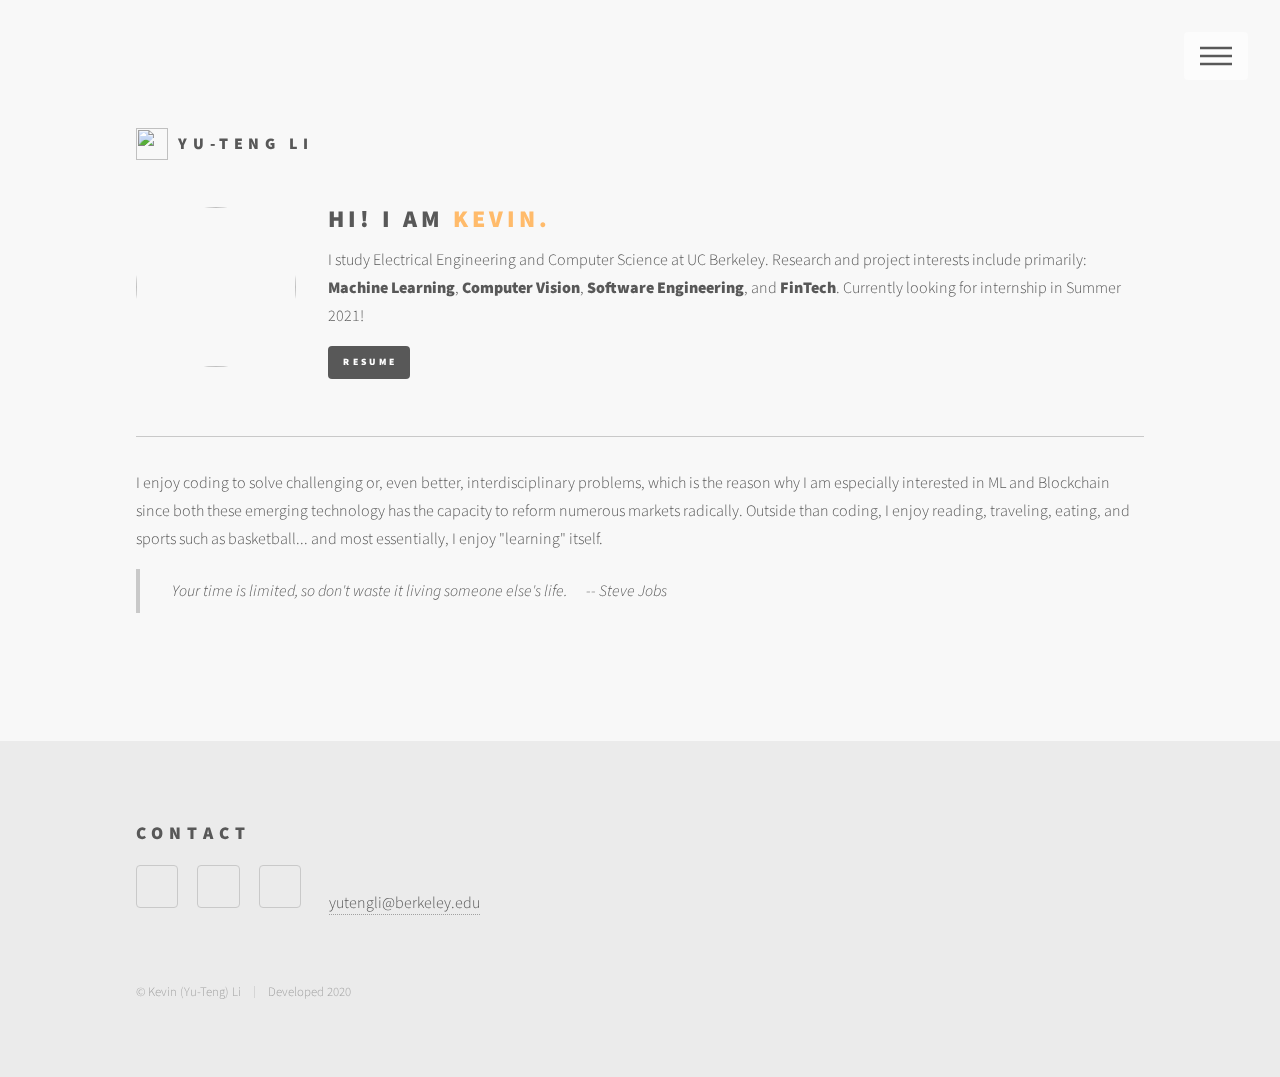
==== index.html @ 357214da "Made some essential changes to links" ====
<!DOCTYPE HTML>
<html>
	<head>
		<title>LI, YU-TENG</title>
		<meta charset="utf-8" />
		<meta name="viewport" content="width=device-width, initial-scale=1, user-scalable=no" />
		<link rel="stylesheet" href="./assets/css/main.css" />
		<link rel="stylesheet" href="./assets/css/new.css"/>
		<noscript><link rel="stylesheet" href="assets/css/noscript.css" /></noscript>
	</head>
	<body class="is-preload">
		<!-- Wrapper -->
			<div id="wrapper">
				<canvas class="particle-bg"></canvas>
				<!-- Header -->
					<header id="header">
						<div class="inner">
							<!-- Logo -->
								<a href="index.html" class="logo">
									<span class="symbol"><img src="images/logo.svg" alt="" /></span><span class="title">YU-TENG LI</span>
								</a>
							<!-- Nav -->
								<nav>
									<ul>
										<li><a href="#menu">Menu</a></li>
									</ul>
								</nav>
						</div>
					</header>

				<!-- Menu -->
					<nav id="menu">
						<!-- <h2>NAV</h2> -->
						<ul>
							<li><a href="index.html" target="_blank"><b>H O M E</b></a></li>
							<li><a href="subpages/experience.html" target="_blank">Experience</a></li>
							<li><a href="subpages/projects.html" target="_blank">Projects</a></li>
							<li><a href="subpages/academics.html" target="_blank">Academics</a></li>
						</ul>
					</nav>

				<!-- Main -->
					<div id="main">
						<div class="inner">
							<header>
								<div class="profile-section">
									<div class="profile-img"><img src="images/profile-crop.png"></div>
									<div>
										<h2 class="my-name">Hi! I am <span class="theme-orange name-change">Kevin</span></h2>
										<p>
											I study Electrical Engineering and Computer Science at UC Berkeley. Research and project interests include primarily: <br>
											<b>Machine Learning</b>, <b>Computer Vision</b>, <b>Software Engineering</b>, and <b>FinTech</b>. Currently looking for internship in Summer 2021!
											<ul class="actions">
												<li><a href="https://drive.google.com/file/d/1GWFi-BxzmZwBCJvanXoF6SyFnUfp8eY5/view?usp=sharing"
													 class="button small primary">Resume</a></li>
											</ul>
										</p>
									</div>
								</div>
							</header>
							<section>
								<div class="inner">
									<hr>
									<p>I enjoy coding to solve challenging or, even better, interdisciplinary problems, which is the reason why I am 
										especially interested in ML and Blockchain since both these emerging technology has the capacity to reform numerous
										markets radically. Outside than coding, I enjoy reading, traveling, eating, and sports such as basketball...
										and most essentially, I enjoy "learning" itself.</p>
									<blockquote> Your time is limited, so don't waste it living someone else's life.&emsp; -- <i>Steve Jobs</i></blockquote>
								</div>
							</section>
							<section class="tiles">
								<article class="style1">
									<span class="image">
										<img src="images/pic01.jpg" alt="" />
									</span>
									<a href="./subpages/experience.html">
										<h2>Experience</h2>
										<div class="content">
											<p>Work Experience and Community</p>
										</div>
									</a>
								</article>
								<article class="style2">
									<span class="image">
										<img src="images/pic02.jpg" alt="" />
									</span>
									<a href="subpages/projects.html">
										<h2>Projects</h2>
										<div class="content">
											<p>Projects with self-directed learnings</p>
										</div>
									</a>
								</article>
								<article class="style4">
									<span class="image">
										<img src="images/pic04.jpg" alt="" />
									</span>
									<a href="./subpages/academics.html">
										<h2>Academics</h2>
										<div class="content">
											<p>Coursework and Recognitions at School</p>
										</div>
									</a>
								</article>
								</article>
							</section>
						</div>
					</div>
				<!-- Footer -->
					<footer id="footer">
						<div class="inner">
							<section>
								<h2>Contact</h2>
								<ul class="icons">
									<li><a href="http://www.linkedin.com/in/yutengli/" class="icon brands style2 fa-linkedin"><span class="label">Dribbble</span></a></li>
									<li><a href="http://www.github.com/Curiouskid0423" class="icon brands style2 fa-github"><span class="label">GitHub</span></a></li>
									<li><a href="https://medium.com/@yutengli" class="icon brands style2 fa-medium-m"><span class="label">GitHub</span></a></li>
									<li><i class="fas fa-envelope"></i>&nbsp;&nbsp; <a>yutengli@berkeley.edu</a></li>
								</ul>
							</section>
							<ul class="copyright">
								<li>&copy; Kevin (Yu-Teng) Li</li><li>Developed 2020</li>
							</ul>
						</div>
					</footer>
			</div>

		<!-- Scripts -->
			<script src="./assets/js/jquery.min.js"></script>
			<script src="./assets/js/browser.min.js"></script>
			<script src="./assets/js/breakpoints.min.js"></script>
			<script src="./assets/js/particles.min.js"></script>	  
			<script src="./assets/js/util.js"></script>
	    	<script src="./assets/js/main.js"></script>
			<script src="./assets/js/typewriter.js"></script>
	</body>
</html>
---- assets/css/main.css ----
@import url(fontawesome-all.min.css);
@import url("https://fonts.googleapis.com/css?family=Source+Sans+Pro:300,700,900");
@import url("./new.css");


html, body, div, span, applet, object,
iframe, h1, h2, h3, h4, h5, h6, p, blockquote,
pre, a, abbr, acronym, address, big, cite,
code, del, dfn, em, img, ins, kbd, q, s, samp,
small, strike, strong, sub, sup, tt, var, b,
u, i, center, dl, dt, dd, ol, ul, li, fieldset,
form, label, legend, table, caption, tbody,
tfoot, thead, tr, th, td, article, aside,
canvas, details, embed, figure, figcaption,
footer, header, hgroup, menu, nav, output, ruby,
section, summary, time, mark, audio, video {
	margin: 0;
	padding: 0;
	border: 0;
	font-size: 100%;
	font: inherit;
	vertical-align: baseline;}

article, aside, details, figcaption, figure,
footer, header, hgroup, menu, nav, section {
	display: block;}

body {
	line-height: 1;
}

.profile-img {
	display: flex;
	align-self: center;
}

.profile-img > img {
	width: 10rem;
	height: 10rem;
	border-radius: 50%;
	margin: 0 2rem 2rem 0;
}

.my-name {
	letter-spacing: 4px;
	text-transform: uppercase;
	font-size: 1.5rem;
}

ol, ul {
	list-style: none;
}

blockquote, q {
	quotes: none;
}

	blockquote:before, blockquote:after, q:before, q:after {
		content: '';
		content: none;
	}

table {
	border-collapse: collapse;
	border-spacing: 0;
}

body {
	-webkit-text-size-adjust: none;
}

mark {
	background-color: transparent;
	color: inherit;
}

input::-moz-focus-inner {
	border: 0;
	padding: 0;
}

input, select, textarea {
	-moz-appearance: none;
	-webkit-appearance: none;
	-ms-appearance: none;
	appearance: none;
}

/* Basic */

	@-ms-viewport {
		width: device-width;
	}

	body {
		-ms-overflow-style: scrollbar;
	}

	@media screen and (max-width: 480px) {

		html, body {
			min-width: 320px;
		}

	}

	html {
		box-sizing: border-box;
	}

	*, *:before, *:after {
		box-sizing: inherit;
	}

	body {
		background: #f8f8f8;
	}

		body.is-preload *, body.is-preload *:before, body.is-preload *:after {
			-moz-animation: none !important;
			-webkit-animation: none !important;
			-ms-animation: none !important;
			animation: none !important;
			-moz-transition: none !important;
			-webkit-transition: none !important;
			-ms-transition: none !important;
			transition: none !important;
		}

/* Type */

	body, input, select, textarea {
		color: #585858;
		font-family: "Source Sans Pro", Helvetica, sans-serif;
		font-size: 16pt;
		font-weight: 300;
		line-height: 1.75;
	}

		@media screen and (max-width: 1680px) {

			body, input, select, textarea {
				font-size: 14pt;
			}

		}

		@media screen and (max-width: 1280px) {

			body, input, select, textarea {
				font-size: 12pt;
			}

		}

	a {
		-moz-transition: border-bottom-color 0.2s ease, color 0.2s ease;
		-webkit-transition: border-bottom-color 0.2s ease, color 0.2s ease;
		-ms-transition: border-bottom-color 0.2s ease, color 0.2s ease;
		transition: border-bottom-color 0.2s ease, color 0.2s ease;
		text-decoration: none;
		color: #585858;
		border-bottom: dotted 1px rgba(88, 88, 88, 0.5);
	}

		a:hover {
			border-bottom-color: transparent;
			color: #ffbb6b !important;
		}

	strong, b {
		font-weight: 900;
	}

	em, i {
		font-style: italic;
	}

	p {
		margin: 0 0 1em 0;
	}

	h1 {
		font-size: 2.75em;
		font-weight: 700;
		line-height: 1.3;
		margin: 0 0 1em 0;
		letter-spacing: -0.035em;
	}

		h1 a {
			color: inherit;
		}

		@media screen and (max-width: 736px) {

			h1 {
				font-size: 2em;
				margin: 0 0 1em 0;
			}

		}

		@media screen and (max-width: 360px) {

			h1 {
				font-size: 1.75em;
			}

		}

	h2, h3, h4, h5, h6 {
		font-weight: 900;
		line-height: 1.5;
		margin: 0 0 1em 0;
		text-transform: uppercase;
		letter-spacing: 0.35em;
	}

		h2 a, h3 a, h4 a, h5 a, h6 a {
			color: inherit;
		}

	h2 {
		font-size: 1.1em;
	}

	h3 {
		font-size: 1em;
	}

	h4 {
		font-size: 0.8em;
	}

	h5 {
		font-size: 0.8em;
	}

	h6 {
		font-size: 0.8em;
	}

	@media screen and (max-width: 980px) {

		h1 br, h2 br, h3 br, h4 br, h5 br, h6 br {
			display: none;
		}

	}

	@media screen and (max-width: 736px) {

		h2 {
			font-size: 1em;
		}

		h3 {
			font-size: 0.8em;
		}

	}

	sub {
		font-size: 0.8em;
		position: relative;
		top: 0.5em;
	}

	sup {
		font-size: 0.8em;
		position: relative;
		top: -0.5em;
	}

	blockquote {
		border-left: solid 4px #c9c9c9;
		font-style: italic;
		margin: 0 0 2em 0;
		padding: 0.5em 0 0.5em 2em;
	}

	code {
		background: rgba(144, 144, 144, 0.075);
		border-radius: 4px;
		border: solid 1px #c9c9c9;
		font-family: "Courier New", monospace;
		font-size: 0.9em;
		margin: 0 0.25em;
		padding: 0.25em 0.65em;
	}

	pre {
		-webkit-overflow-scrolling: touch;
		font-family: "Courier New", monospace;
		font-size: 0.9em;
		margin: 0 0 2em 0;
	}

		pre code {
			display: block;
			line-height: 1.75;
			padding: 1em 1.5em;
			overflow-x: auto;
		}

	hr {
		border: 0;
		border-bottom: solid 1px #c9c9c9;
		margin: 2em 0;
	}

		hr.major {
			margin: 3em 0;
		}

	.align-left {
		text-align: left;
	}

	.align-center {
		text-align: center;
	}

	.align-right {
		text-align: right;
	}

/* Row */

	.row {
		display: flex;
		flex-wrap: wrap;
		box-sizing: border-box;
		align-items: stretch;
	}

		.row > * {
			box-sizing: border-box;
		}

		.row.gtr-uniform > * > :last-child {
			margin-bottom: 0;
		}

		.row.aln-left {
			justify-content: flex-start;
		}

		.row.aln-center {
			justify-content: center;
		}

		.row.aln-right {
			justify-content: flex-end;
		}

		.row.aln-top {
			align-items: flex-start;
		}

		.row.aln-middle {
			align-items: center;
		}

		.row.aln-bottom {
			align-items: flex-end;
		}

		.row > .imp {
			order: -1;
		}

		.row > .col-1 {
			width: 8.33333%;
		}

		.row > .off-1 {
			margin-left: 8.33333%;
		}

		.row > .col-2 {
			width: 16.66667%;
		}

		.row > .off-2 {
			margin-left: 16.66667%;
		}

		.row > .col-3 {
			width: 25%;
		}

		.row > .off-3 {
			margin-left: 25%;
		}

		.row > .col-4 {
			width: 33.33333%;
		}

		.row > .off-4 {
			margin-left: 33.33333%;
		}

		.row > .col-5 {
			width: 41.66667%;
		}

		.row > .off-5 {
			margin-left: 41.66667%;
		}

		.row > .col-6 {
			width: 50%;
		}

		.row > .off-6 {
			margin-left: 50%;
		}

		.row > .col-7 {
			width: 58.33333%;
		}

		.row > .off-7 {
			margin-left: 58.33333%;
		}

		.row > .col-8 {
			width: 66.66667%;
		}

		.row > .off-8 {
			margin-left: 66.66667%;
		}

		.row > .col-9 {
			width: 75%;
		}

		.row > .off-9 {
			margin-left: 75%;
		}

		.row > .col-10 {
			width: 83.33333%;
		}

		.row > .off-10 {
			margin-left: 83.33333%;
		}

		.row > .col-11 {
			width: 91.66667%;
		}

		.row > .off-11 {
			margin-left: 91.66667%;
		}

		.row > .col-12 {
			width: 100%;
		}

		.row > .off-12 {
			margin-left: 100%;
		}

		.row.gtr-0 {
			margin-top: 0;
			margin-left: 0em;
		}

			.row.gtr-0 > * {
				padding: 0 0 0 0em;
			}

			.row.gtr-0.gtr-uniform {
				margin-top: 0em;
			}

				.row.gtr-0.gtr-uniform > * {
					padding-top: 0em;
				}

		.row.gtr-25 {
			margin-top: 0;
			margin-left: -0.5em;
		}

			.row.gtr-25 > * {
				padding: 0 0 0 0.5em;
			}

			.row.gtr-25.gtr-uniform {
				margin-top: -0.5em;
			}

				.row.gtr-25.gtr-uniform > * {
					padding-top: 0.5em;
				}

		.row.gtr-50 {
			margin-top: 0;
			margin-left: -1em;
		}

			.row.gtr-50 > * {
				padding: 0 0 0 1em;
			}

			.row.gtr-50.gtr-uniform {
				margin-top: -1em;
			}

				.row.gtr-50.gtr-uniform > * {
					padding-top: 1em;
				}

		.row {
			margin-top: 0;
			margin-left: -2em;
		}

			.row > * {
				padding: 0 0 0 2em;
			}

			.row.gtr-uniform {
				margin-top: -2em;
			}

				.row.gtr-uniform > * {
					padding-top: 2em;
				}

		.row.gtr-150 {
			margin-top: 0;
			margin-left: -3em;
		}

			.row.gtr-150 > * {
				padding: 0 0 0 3em;
			}

			.row.gtr-150.gtr-uniform {
				margin-top: -3em;
			}

				.row.gtr-150.gtr-uniform > * {
					padding-top: 3em;
				}

		.row.gtr-200 {
			margin-top: 0;
			margin-left: -4em;
		}

			.row.gtr-200 > * {
				padding: 0 0 0 4em;
			}

			.row.gtr-200.gtr-uniform {
				margin-top: -4em;
			}

				.row.gtr-200.gtr-uniform > * {
					padding-top: 4em;
				}

		@media screen and (max-width: 1680px) {

			.row {
				display: flex;
				flex-wrap: wrap;
				box-sizing: border-box;
				align-items: stretch;
			}

				.row > * {
					box-sizing: border-box;
				}

				.row.gtr-uniform > * > :last-child {
					margin-bottom: 0;
				}

				.row.aln-left {
					justify-content: flex-start;
				}

				.row.aln-center {
					justify-content: center;
				}

				.row.aln-right {
					justify-content: flex-end;
				}

				.row.aln-top {
					align-items: flex-start;
				}

				.row.aln-middle {
					align-items: center;
				}

				.row.aln-bottom {
					align-items: flex-end;
				}

				.row > .imp-xlarge {
					order: -1;
				}

				.row > .col-1-xlarge {
					width: 8.33333%;
				}

				.row > .off-1-xlarge {
					margin-left: 8.33333%;
				}

				.row > .col-2-xlarge {
					width: 16.66667%;
				}

				.row > .off-2-xlarge {
					margin-left: 16.66667%;
				}

				.row > .col-3-xlarge {
					width: 25%;
				}

				.row > .off-3-xlarge {
					margin-left: 25%;
				}

				.row > .col-4-xlarge {
					width: 33.33333%;
				}

				.row > .off-4-xlarge {
					margin-left: 33.33333%;
				}

				.row > .col-5-xlarge {
					width: 41.66667%;
				}

				.row > .off-5-xlarge {
					margin-left: 41.66667%;
				}

				.row > .col-6-xlarge {
					width: 50%;
				}

				.row > .off-6-xlarge {
					margin-left: 50%;
				}

				.row > .col-7-xlarge {
					width: 58.33333%;
				}

				.row > .off-7-xlarge {
					margin-left: 58.33333%;
				}

				.row > .col-8-xlarge {
					width: 66.66667%;
				}

				.row > .off-8-xlarge {
					margin-left: 66.66667%;
				}

				.row > .col-9-xlarge {
					width: 75%;
				}

				.row > .off-9-xlarge {
					margin-left: 75%;
				}

				.row > .col-10-xlarge {
					width: 83.33333%;
				}

				.row > .off-10-xlarge {
					margin-left: 83.33333%;
				}

				.row > .col-11-xlarge {
					width: 91.66667%;
				}

				.row > .off-11-xlarge {
					margin-left: 91.66667%;
				}

				.row > .col-12-xlarge {
					width: 100%;
				}

				.row > .off-12-xlarge {
					margin-left: 100%;
				}

				.row.gtr-0 {
					margin-top: 0;
					margin-left: 0em;
				}

					.row.gtr-0 > * {
						padding: 0 0 0 0em;
					}

					.row.gtr-0.gtr-uniform {
						margin-top: 0em;
					}

						.row.gtr-0.gtr-uniform > * {
							padding-top: 0em;
						}

				.row.gtr-25 {
					margin-top: 0;
					margin-left: -0.5em;
				}

					.row.gtr-25 > * {
						padding: 0 0 0 0.5em;
					}

					.row.gtr-25.gtr-uniform {
						margin-top: -0.5em;
					}

						.row.gtr-25.gtr-uniform > * {
							padding-top: 0.5em;
						}

				.row.gtr-50 {
					margin-top: 0;
					margin-left: -1em;
				}

					.row.gtr-50 > * {
						padding: 0 0 0 1em;
					}

					.row.gtr-50.gtr-uniform {
						margin-top: -1em;
					}

						.row.gtr-50.gtr-uniform > * {
							padding-top: 1em;
						}

				.row {
					margin-top: 0;
					margin-left: -2em;
				}

					.row > * {
						padding: 0 0 0 2em;
					}

					.row.gtr-uniform {
						margin-top: -2em;
					}

						.row.gtr-uniform > * {
							padding-top: 2em;
						}

				.row.gtr-150 {
					margin-top: 0;
					margin-left: -3em;
				}

					.row.gtr-150 > * {
						padding: 0 0 0 3em;
					}

					.row.gtr-150.gtr-uniform {
						margin-top: -3em;
					}

						.row.gtr-150.gtr-uniform > * {
							padding-top: 3em;
						}

				.row.gtr-200 {
					margin-top: 0;
					margin-left: -4em;
				}

					.row.gtr-200 > * {
						padding: 0 0 0 4em;
					}

					.row.gtr-200.gtr-uniform {
						margin-top: -4em;
					}

						.row.gtr-200.gtr-uniform > * {
							padding-top: 4em;
						}

		}

		@media screen and (max-width: 1280px) {

			.row {
				display: flex;
				flex-wrap: wrap;
				box-sizing: border-box;
				align-items: stretch;
			}

				.row > * {
					box-sizing: border-box;
				}

				.row.gtr-uniform > * > :last-child {
					margin-bottom: 0;
				}

				.row.aln-left {
					justify-content: flex-start;
				}

				.row.aln-center {
					justify-content: center;
				}

				.row.aln-right {
					justify-content: flex-end;
				}

				.row.aln-top {
					align-items: flex-start;
				}

				.row.aln-middle {
					align-items: center;
				}

				.row.aln-bottom {
					align-items: flex-end;
				}

				.row > .imp-large {
					order: -1;
				}

				.row > .col-1-large {
					width: 8.33333%;
				}

				.row > .off-1-large {
					margin-left: 8.33333%;
				}

				.row > .col-2-large {
					width: 16.66667%;
				}

				.row > .off-2-large {
					margin-left: 16.66667%;
				}

				.row > .col-3-large {
					width: 25%;
				}

				.row > .off-3-large {
					margin-left: 25%;
				}

				.row > .col-4-large {
					width: 33.33333%;
				}

				.row > .off-4-large {
					margin-left: 33.33333%;
				}

				.row > .col-5-large {
					width: 41.66667%;
				}

				.row > .off-5-large {
					margin-left: 41.66667%;
				}

				.row > .col-6-large {
					width: 50%;
				}

				.row > .off-6-large {
					margin-left: 50%;
				}

				.row > .col-7-large {
					width: 58.33333%;
				}

				.row > .off-7-large {
					margin-left: 58.33333%;
				}

				.row > .col-8-large {
					width: 66.66667%;
				}

				.row > .off-8-large {
					margin-left: 66.66667%;
				}

				.row > .col-9-large {
					width: 75%;
				}

				.row > .off-9-large {
					margin-left: 75%;
				}

				.row > .col-10-large {
					width: 83.33333%;
				}

				.row > .off-10-large {
					margin-left: 83.33333%;
				}

				.row > .col-11-large {
					width: 91.66667%;
				}

				.row > .off-11-large {
					margin-left: 91.66667%;
				}

				.row > .col-12-large {
					width: 100%;
				}

				.row > .off-12-large {
					margin-left: 100%;
				}

				.row.gtr-0 {
					margin-top: 0;
					margin-left: 0em;
				}

					.row.gtr-0 > * {
						padding: 0 0 0 0em;
					}

					.row.gtr-0.gtr-uniform {
						margin-top: 0em;
					}

						.row.gtr-0.gtr-uniform > * {
							padding-top: 0em;
						}

				.row.gtr-25 {
					margin-top: 0;
					margin-left: -0.5em;
				}

					.row.gtr-25 > * {
						padding: 0 0 0 0.5em;
					}

					.row.gtr-25.gtr-uniform {
						margin-top: -0.5em;
					}

						.row.gtr-25.gtr-uniform > * {
							padding-top: 0.5em;
						}

				.row.gtr-50 {
					margin-top: 0;
					margin-left: -1em;
				}

					.row.gtr-50 > * {
						padding: 0 0 0 1em;
					}

					.row.gtr-50.gtr-uniform {
						margin-top: -1em;
					}

						.row.gtr-50.gtr-uniform > * {
							padding-top: 1em;
						}

				.row {
					margin-top: 0;
					margin-left: -2em;
				}

					.row > * {
						padding: 0 0 0 2em;
					}

					.row.gtr-uniform {
						margin-top: -2em;
					}

						.row.gtr-uniform > * {
							padding-top: 2em;
						}

				.row.gtr-150 {
					margin-top: 0;
					margin-left: -3em;
				}

					.row.gtr-150 > * {
						padding: 0 0 0 3em;
					}

					.row.gtr-150.gtr-uniform {
						margin-top: -3em;
					}

						.row.gtr-150.gtr-uniform > * {
							padding-top: 3em;
						}

				.row.gtr-200 {
					margin-top: 0;
					margin-left: -4em;
				}

					.row.gtr-200 > * {
						padding: 0 0 0 4em;
					}

					.row.gtr-200.gtr-uniform {
						margin-top: -4em;
					}

						.row.gtr-200.gtr-uniform > * {
							padding-top: 4em;
						}

		}

		@media screen and (max-width: 980px) {

			.row {
				display: flex;
				flex-wrap: wrap;
				box-sizing: border-box;
				align-items: stretch;
			}

				.row > * {
					box-sizing: border-box;
				}

				.row.gtr-uniform > * > :last-child {
					margin-bottom: 0;
				}

				.row.aln-left {
					justify-content: flex-start;
				}

				.row.aln-center {
					justify-content: center;
				}

				.row.aln-right {
					justify-content: flex-end;
				}

				.row.aln-top {
					align-items: flex-start;
				}

				.row.aln-middle {
					align-items: center;
				}

				.row.aln-bottom {
					align-items: flex-end;
				}

				.row > .imp-medium {
					order: -1;
				}

				.row > .col-1-medium {
					width: 8.33333%;
				}

				.row > .off-1-medium {
					margin-left: 8.33333%;
				}

				.row > .col-2-medium {
					width: 16.66667%;
				}

				.row > .off-2-medium {
					margin-left: 16.66667%;
				}

				.row > .col-3-medium {
					width: 25%;
				}

				.row > .off-3-medium {
					margin-left: 25%;
				}

				.row > .col-4-medium {
					width: 33.33333%;
				}

				.row > .off-4-medium {
					margin-left: 33.33333%;
				}

				.row > .col-5-medium {
					width: 41.66667%;
				}

				.row > .off-5-medium {
					margin-left: 41.66667%;
				}

				.row > .col-6-medium {
					width: 50%;
				}

				.row > .off-6-medium {
					margin-left: 50%;
				}

				.row > .col-7-medium {
					width: 58.33333%;
				}

				.row > .off-7-medium {
					margin-left: 58.33333%;
				}

				.row > .col-8-medium {
					width: 66.66667%;
				}

				.row > .off-8-medium {
					margin-left: 66.66667%;
				}

				.row > .col-9-medium {
					width: 75%;
				}

				.row > .off-9-medium {
					margin-left: 75%;
				}

				.row > .col-10-medium {
					width: 83.33333%;
				}

				.row > .off-10-medium {
					margin-left: 83.33333%;
				}

				.row > .col-11-medium {
					width: 91.66667%;
				}

				.row > .off-11-medium {
					margin-left: 91.66667%;
				}

				.row > .col-12-medium {
					width: 100%;
				}

				.row > .off-12-medium {
					margin-left: 100%;
				}

				.row.gtr-0 {
					margin-top: 0;
					margin-left: 0em;
				}

					.row.gtr-0 > * {
						padding: 0 0 0 0em;
					}

					.row.gtr-0.gtr-uniform {
						margin-top: 0em;
					}

						.row.gtr-0.gtr-uniform > * {
							padding-top: 0em;
						}

				.row.gtr-25 {
					margin-top: 0;
					margin-left: -0.375em;
				}

					.row.gtr-25 > * {
						padding: 0 0 0 0.375em;
					}

					.row.gtr-25.gtr-uniform {
						margin-top: -0.375em;
					}

						.row.gtr-25.gtr-uniform > * {
							padding-top: 0.375em;
						}

				.row.gtr-50 {
					margin-top: 0;
					margin-left: -0.75em;
				}

					.row.gtr-50 > * {
						padding: 0 0 0 0.75em;
					}

					.row.gtr-50.gtr-uniform {
						margin-top: -0.75em;
					}

						.row.gtr-50.gtr-uniform > * {
							padding-top: 0.75em;
						}

				.row {
					margin-top: 0;
					margin-left: -1.5em;
				}

					.row > * {
						padding: 0 0 0 1.5em;
					}

					.row.gtr-uniform {
						margin-top: -1.5em;
					}

						.row.gtr-uniform > * {
							padding-top: 1.5em;
						}

				.row.gtr-150 {
					margin-top: 0;
					margin-left: -2.25em;
				}

					.row.gtr-150 > * {
						padding: 0 0 0 2.25em;
					}

					.row.gtr-150.gtr-uniform {
						margin-top: -2.25em;
					}

						.row.gtr-150.gtr-uniform > * {
							padding-top: 2.25em;
						}

				.row.gtr-200 {
					margin-top: 0;
					margin-left: -3em;
				}

					.row.gtr-200 > * {
						padding: 0 0 0 3em;
					}

					.row.gtr-200.gtr-uniform {
						margin-top: -3em;
					}

						.row.gtr-200.gtr-uniform > * {
							padding-top: 3em;
						}

		}

		@media screen and (max-width: 736px) {

			.row {
				display: flex;
				flex-wrap: wrap;
				box-sizing: border-box;
				align-items: stretch;
			}

				.row > * {
					box-sizing: border-box;
				}

				.row.gtr-uniform > * > :last-child {
					margin-bottom: 0;
				}

				.row.aln-left {
					justify-content: flex-start;
				}

				.row.aln-center {
					justify-content: center;
				}

				.row.aln-right {
					justify-content: flex-end;
				}

				.row.aln-top {
					align-items: flex-start;
				}

				.row.aln-middle {
					align-items: center;
				}

				.row.aln-bottom {
					align-items: flex-end;
				}

				.row > .imp-small {
					order: -1;
				}

				.row > .col-1-small {
					width: 8.33333%;
				}

				.row > .off-1-small {
					margin-left: 8.33333%;
				}

				.row > .col-2-small {
					width: 16.66667%;
				}

				.row > .off-2-small {
					margin-left: 16.66667%;
				}

				.row > .col-3-small {
					width: 25%;
				}

				.row > .off-3-small {
					margin-left: 25%;
				}

				.row > .col-4-small {
					width: 33.33333%;
				}

				.row > .off-4-small {
					margin-left: 33.33333%;
				}

				.row > .col-5-small {
					width: 41.66667%;
				}

				.row > .off-5-small {
					margin-left: 41.66667%;
				}

				.row > .col-6-small {
					width: 50%;
				}

				.row > .off-6-small {
					margin-left: 50%;
				}

				.row > .col-7-small {
					width: 58.33333%;
				}

				.row > .off-7-small {
					margin-left: 58.33333%;
				}

				.row > .col-8-small {
					width: 66.66667%;
				}

				.row > .off-8-small {
					margin-left: 66.66667%;
				}

				.row > .col-9-small {
					width: 75%;
				}

				.row > .off-9-small {
					margin-left: 75%;
				}

				.row > .col-10-small {
					width: 83.33333%;
				}

				.row > .off-10-small {
					margin-left: 83.33333%;
				}

				.row > .col-11-small {
					width: 91.66667%;
				}

				.row > .off-11-small {
					margin-left: 91.66667%;
				}

				.row > .col-12-small {
					width: 100%;
				}

				.row > .off-12-small {
					margin-left: 100%;
				}

				.row.gtr-0 {
					margin-top: 0;
					margin-left: 0em;
				}

					.row.gtr-0 > * {
						padding: 0 0 0 0em;
					}

					.row.gtr-0.gtr-uniform {
						margin-top: 0em;
					}

						.row.gtr-0.gtr-uniform > * {
							padding-top: 0em;
						}

				.row.gtr-25 {
					margin-top: 0;
					margin-left: -0.25em;
				}

					.row.gtr-25 > * {
						padding: 0 0 0 0.25em;
					}

					.row.gtr-25.gtr-uniform {
						margin-top: -0.25em;
					}

						.row.gtr-25.gtr-uniform > * {
							padding-top: 0.25em;
						}

				.row.gtr-50 {
					margin-top: 0;
					margin-left: -0.5em;
				}

					.row.gtr-50 > * {
						padding: 0 0 0 0.5em;
					}

					.row.gtr-50.gtr-uniform {
						margin-top: -0.5em;
					}

						.row.gtr-50.gtr-uniform > * {
							padding-top: 0.5em;
						}

				.row {
					margin-top: 0;
					margin-left: -1em;
				}

					.row > * {
						padding: 0 0 0 1em;
					}

					.row.gtr-uniform {
						margin-top: -1em;
					}

						.row.gtr-uniform > * {
							padding-top: 1em;
						}

				.row.gtr-150 {
					margin-top: 0;
					margin-left: -1.5em;
				}

					.row.gtr-150 > * {
						padding: 0 0 0 1.5em;
					}

					.row.gtr-150.gtr-uniform {
						margin-top: -1.5em;
					}

						.row.gtr-150.gtr-uniform > * {
							padding-top: 1.5em;
						}

				.row.gtr-200 {
					margin-top: 0;
					margin-left: -2em;
				}

					.row.gtr-200 > * {
						padding: 0 0 0 2em;
					}

					.row.gtr-200.gtr-uniform {
						margin-top: -2em;
					}

						.row.gtr-200.gtr-uniform > * {
							padding-top: 2em;
						}

		}

		@media screen and (max-width: 480px) {

			.row {
				display: flex;
				flex-wrap: wrap;
				box-sizing: border-box;
				align-items: stretch;
			}

				.row > * {
					box-sizing: border-box;
				}

				.row.gtr-uniform > * > :last-child {
					margin-bottom: 0;
				}

				.row.aln-left {
					justify-content: flex-start;
				}

				.row.aln-center {
					justify-content: center;
				}

				.row.aln-right {
					justify-content: flex-end;
				}

				.row.aln-top {
					align-items: flex-start;
				}

				.row.aln-middle {
					align-items: center;
				}

				.row.aln-bottom {
					align-items: flex-end;
				}

				.row > .imp-xsmall {
					order: -1;
				}

				.row > .col-1-xsmall {
					width: 8.33333%;
				}

				.row > .off-1-xsmall {
					margin-left: 8.33333%;
				}

				.row > .col-2-xsmall {
					width: 16.66667%;
				}

				.row > .off-2-xsmall {
					margin-left: 16.66667%;
				}

				.row > .col-3-xsmall {
					width: 25%;
				}

				.row > .off-3-xsmall {
					margin-left: 25%;
				}

				.row > .col-4-xsmall {
					width: 33.33333%;
				}

				.row > .off-4-xsmall {
					margin-left: 33.33333%;
				}

				.row > .col-5-xsmall {
					width: 41.66667%;
				}

				.row > .off-5-xsmall {
					margin-left: 41.66667%;
				}

				.row > .col-6-xsmall {
					width: 50%;
				}

				.row > .off-6-xsmall {
					margin-left: 50%;
				}

				.row > .col-7-xsmall {
					width: 58.33333%;
				}

				.row > .off-7-xsmall {
					margin-left: 58.33333%;
				}

				.row > .col-8-xsmall {
					width: 66.66667%;
				}

				.row > .off-8-xsmall {
					margin-left: 66.66667%;
				}

				.row > .col-9-xsmall {
					width: 75%;
				}

				.row > .off-9-xsmall {
					margin-left: 75%;
				}

				.row > .col-10-xsmall {
					width: 83.33333%;
				}

				.row > .off-10-xsmall {
					margin-left: 83.33333%;
				}

				.row > .col-11-xsmall {
					width: 91.66667%;
				}

				.row > .off-11-xsmall {
					margin-left: 91.66667%;
				}

				.row > .col-12-xsmall {
					width: 100%;
				}

				.row > .off-12-xsmall {
					margin-left: 100%;
				}

				.row.gtr-0 {
					margin-top: 0;
					margin-left: 0em;
				}

					.row.gtr-0 > * {
						padding: 0 0 0 0em;
					}

					.row.gtr-0.gtr-uniform {
						margin-top: 0em;
					}

						.row.gtr-0.gtr-uniform > * {
							padding-top: 0em;
						}

				.row.gtr-25 {
					margin-top: 0;
					margin-left: -0.25em;
				}

					.row.gtr-25 > * {
						padding: 0 0 0 0.25em;
					}

					.row.gtr-25.gtr-uniform {
						margin-top: -0.25em;
					}

						.row.gtr-25.gtr-uniform > * {
							padding-top: 0.25em;
						}

				.row.gtr-50 {
					margin-top: 0;
					margin-left: -0.5em;
				}

					.row.gtr-50 > * {
						padding: 0 0 0 0.5em;
					}

					.row.gtr-50.gtr-uniform {
						margin-top: -0.5em;
					}

						.row.gtr-50.gtr-uniform > * {
							padding-top: 0.5em;
						}

				.row {
					margin-top: 0;
					margin-left: -1em;
				}

					.row > * {
						padding: 0 0 0 1em;
					}

					.row.gtr-uniform {
						margin-top: -1em;
					}

						.row.gtr-uniform > * {
							padding-top: 1em;
						}

				.row.gtr-150 {
					margin-top: 0;
					margin-left: -1.5em;
				}

					.row.gtr-150 > * {
						padding: 0 0 0 1.5em;
					}

					.row.gtr-150.gtr-uniform {
						margin-top: -1.5em;
					}

						.row.gtr-150.gtr-uniform > * {
							padding-top: 1.5em;
						}

				.row.gtr-200 {
					margin-top: 0;
					margin-left: -2em;
				}

					.row.gtr-200 > * {
						padding: 0 0 0 2em;
					}

					.row.gtr-200.gtr-uniform {
						margin-top: -2em;
					}

						.row.gtr-200.gtr-uniform > * {
							padding-top: 2em;
						}

		}

/* Section/Article */

	section.special, article.special {
		text-align: center;
	}

	header p {
		margin-top: -1em;
	}

	@media screen and (max-width: 736px) {

		header p {
			margin-top: 0;
		}

	}

/* Icon */

	.icon {
		text-decoration: none;
		border-bottom: none;
		position: relative;
	}

		.icon:before {
			-moz-osx-font-smoothing: grayscale;
			-webkit-font-smoothing: antialiased;
			display: inline-block;
			font-style: normal;
			font-variant: normal;
			text-rendering: auto;
			line-height: 1;
			text-transform: none !important;
			font-family: 'Font Awesome 5 Free';
			font-weight: 400;
		}

		.icon > .label {
			display: none;
		}

		.icon:before {
			line-height: inherit;
		}

		.icon.solid:before {
			font-weight: 900;
		}

		.icon.brands:before {
			font-family: 'Font Awesome 5 Brands';
		}

		.icon.style2 {
			-moz-transition: background-color 0.2s ease-in-out, color 0.2s ease-in-out, border-color 0.2s ease-in-out;
			-webkit-transition: background-color 0.2s ease-in-out, color 0.2s ease-in-out, border-color 0.2s ease-in-out;
			-ms-transition: background-color 0.2s ease-in-out, color 0.2s ease-in-out, border-color 0.2s ease-in-out;
			transition: background-color 0.2s ease-in-out, color 0.2s ease-in-out, border-color 0.2s ease-in-out;
			background-color: transparent;
			border: solid 1px #c9c9c9;
			border-radius: 4px;
			width: 2.65em;
			height: 2.65em;
			display: inline-block;
			text-align: center;
			line-height: 2.65em;
			color: inherit;
		}

			.icon.style2:before {
				font-size: 1.1em;
			}

			.icon.style2:hover {
				color: #ffbb6b;
				border-color: #ffbb6b;
			}

			.icon.style2:active {
				background-color: rgba(242, 132, 158, 0.1);
			}

/* List */

	ol {
		list-style: decimal;
		margin: 0 0 2em 0;
		padding-left: 1.25em;
	}

		ol li {
			padding-left: 0.25em;
		}

	ul {
		list-style: disc;
		margin: 0 0 2em 0;
		padding-left: 1em;
	}

		ul li {
			padding-left: 0.5em;
		}

		ul.alt {
			list-style: none;
			padding-left: 0;
		}

			ul.alt li {
				border-top: solid 1px #c9c9c9;
				padding: 0.5em 0;
			}

				ul.alt li:first-child {
					border-top: 0;
					padding-top: 0;
				}

	dl {
		margin: 0 0 2em 0;
	}

		dl dt {
			display: block;
			font-weight: 900;
			margin: 0 0 1em 0;
		}

		dl dd {
			margin-left: 2em;
		}

/* Actions */

	ul.actions {
		display: -moz-flex;
		display: -webkit-flex;
		display: -ms-flex;
		display: flex;
		cursor: default;
		list-style: none;
		margin-left: -1em;
		padding-left: 0;
	}

		ul.actions li {
			padding: 0 0 0 1em;
			vertical-align: middle;
		}

		ul.actions.special {
			-moz-justify-content: center;
			-webkit-justify-content: center;
			-ms-justify-content: center;
			justify-content: center;
			width: 100%;
			margin-left: 0;
		}

			ul.actions.special li:first-child {
				padding-left: 0;
			}

		ul.actions.stacked {
			-moz-flex-direction: column;
			-webkit-flex-direction: column;
			-ms-flex-direction: column;
			flex-direction: column;
			margin-left: 0;
		}

			ul.actions.stacked li {
				padding: 1.3em 0 0 0;
			}

				ul.actions.stacked li:first-child {
					padding-top: 0;
				}

		ul.actions.fit {
			width: calc(100% + 1em);
		}

			ul.actions.fit li {
				-moz-flex-grow: 1;
				-webkit-flex-grow: 1;
				-ms-flex-grow: 1;
				flex-grow: 1;
				-moz-flex-shrink: 1;
				-webkit-flex-shrink: 1;
				-ms-flex-shrink: 1;
				flex-shrink: 1;
				width: 100%;
			}

				ul.actions.fit li > * {
					width: 100%;
				}

			ul.actions.fit.stacked {
				width: 100%;
			}

		@media screen and (max-width: 480px) {

			ul.actions:not(.fixed) {
				-moz-flex-direction: column;
				-webkit-flex-direction: column;
				-ms-flex-direction: column;
				flex-direction: column;
				margin-left: 0;
				width: 100% !important;
			}

				ul.actions:not(.fixed) li {
					-moz-flex-grow: 1;
					-webkit-flex-grow: 1;
					-ms-flex-grow: 1;
					flex-grow: 1;
					-moz-flex-shrink: 1;
					-webkit-flex-shrink: 1;
					-ms-flex-shrink: 1;
					flex-shrink: 1;
					padding: 1em 0 0 0;
					text-align: center;
					width: 100%;
				}

					ul.actions:not(.fixed) li > * {
						width: 100%;
					}

					ul.actions:not(.fixed) li:first-child {
						padding-top: 0;
					}

					ul.actions:not(.fixed) li input[type="submit"],
					ul.actions:not(.fixed) li input[type="reset"],
					ul.actions:not(.fixed) li input[type="button"],
					ul.actions:not(.fixed) li button,
					ul.actions:not(.fixed) li .button {
						width: 100%;
					}

						ul.actions:not(.fixed) li input[type="submit"].icon:before,
						ul.actions:not(.fixed) li input[type="reset"].icon:before,
						ul.actions:not(.fixed) li input[type="button"].icon:before,
						ul.actions:not(.fixed) li button.icon:before,
						ul.actions:not(.fixed) li .button.icon:before {
							margin-left: -0.5rem;
						}

		}

/* Icons */

	ul.icons {
		cursor: default;
		list-style: none;
		padding-left: 0;
		margin: -1em 0 2em -1em;
	}

		ul.icons li {
			display: inline-block;
			padding: 1em 0 0 1em;
		}

/* Form */

	form {
		margin: 0 0 2em 0;
		overflow-x: hidden;
	}

		form > :last-child {
			margin-bottom: 0;
		}

		form > .fields {
			display: -moz-flex;
			display: -webkit-flex;
			display: -ms-flex;
			display: flex;
			-moz-flex-wrap: wrap;
			-webkit-flex-wrap: wrap;
			-ms-flex-wrap: wrap;
			flex-wrap: wrap;
			width: calc(100% + 3em);
			margin: -1.5em 0 2em -1.5em;
		}

			form > .fields > .field {
				-moz-flex-grow: 0;
				-webkit-flex-grow: 0;
				-ms-flex-grow: 0;
				flex-grow: 0;
				-moz-flex-shrink: 0;
				-webkit-flex-shrink: 0;
				-ms-flex-shrink: 0;
				flex-shrink: 0;
				padding: 1.5em 0 0 1.5em;
				width: calc(100% - 1.5em);
			}

				form > .fields > .field.half {
					width: calc(50% - 0.75em);
				}

				form > .fields > .field.third {
					width: calc(100%/3 - 0.5em);
				}

				form > .fields > .field.quarter {
					width: calc(25% - 0.375em);
				}

		@media screen and (max-width: 480px) {

			form > .fields {
				width: calc(100% + 3em);
				margin: -1.5em 0 2em -1.5em;
			}

				form > .fields > .field {
					padding: 1.5em 0 0 1.5em;
					width: calc(100% - 1.5em);
				}

					form > .fields > .field.half {
						width: calc(100% - 1.5em);
					}

					form > .fields > .field.third {
						width: calc(100% - 1.5em);
					}

					form > .fields > .field.quarter {
						width: calc(100% - 1.5em);
					}

		}

	label {
		display: block;
		font-size: 0.9em;
		font-weight: 900;
		margin: 0 0 1em 0;
	}

	input[type="text"],
	input[type="password"],
	input[type="email"],
	input[type="tel"],
	select,
	textarea {
		-moz-appearance: none;
		-webkit-appearance: none;
		-ms-appearance: none;
		appearance: none;
		background-color: transparent;
		border: none;
		border-radius: 0;
		border-bottom: solid 1px #c9c9c9;
		color: inherit;
		display: block;
		outline: 0;
		padding: 0;
		text-decoration: none;
		width: 100%;
	}

		input[type="text"]:invalid,
		input[type="password"]:invalid,
		input[type="email"]:invalid,
		input[type="tel"]:invalid,
		select:invalid,
		textarea:invalid {
			box-shadow: none;
		}

		input[type="text"]:focus,
		input[type="password"]:focus,
		input[type="email"]:focus,
		input[type="tel"]:focus,
		select:focus,
		textarea:focus {
			border-bottom-color: #ffbb6b;
			box-shadow: inset 0 -1px 0 0 #ffbb6b;
		}

	select {
		background-image: url("data:image/svg+xml;charset=utf8,%3Csvg xmlns='http://www.w3.org/2000/svg' width='40' height='40' preserveAspectRatio='none' viewBox='0 0 40 40'%3E%3Cpath d='M9.4,12.3l10.4,10.4l10.4-10.4c0.2-0.2,0.5-0.4,0.9-0.4c0.3,0,0.6,0.1,0.9,0.4l3.3,3.3c0.2,0.2,0.4,0.5,0.4,0.9 c0,0.4-0.1,0.6-0.4,0.9L20.7,31.9c-0.2,0.2-0.5,0.4-0.9,0.4c-0.3,0-0.6-0.1-0.9-0.4L4.3,17.3c-0.2-0.2-0.4-0.5-0.4-0.9 c0-0.4,0.1-0.6,0.4-0.9l3.3-3.3c0.2-0.2,0.5-0.4,0.9-0.4S9.1,12.1,9.4,12.3z' fill='%23c9c9c9' /%3E%3C/svg%3E");
		background-size: 1.25rem;
		background-repeat: no-repeat;
		background-position: calc(100% - 1rem) center;
		height: 3em;
		padding-right: 3em;
		text-overflow: ellipsis;
	}

		select option {
			background: #ffffff;
		}

		select:focus::-ms-value {
			background-color: transparent;
		}

		select::-ms-expand {
			display: none;
		}

	input[type="text"],
	input[type="password"],
	input[type="email"],
	select {
		height: 3em;
	}

	textarea {
		padding: 0;
		min-height: 3.75em;
	}

	input[type="checkbox"],
	input[type="radio"] {
		-moz-appearance: none;
		-webkit-appearance: none;
		-ms-appearance: none;
		appearance: none;
		display: block;
		float: left;
		margin-right: -2em;
		opacity: 0;
		width: 1em;
		z-index: -1;
	}

		input[type="checkbox"] + label,
		input[type="radio"] + label {
			text-decoration: none;
			color: #585858;
			cursor: pointer;
			display: inline-block;
			font-size: 1em;
			font-weight: 300;
			padding-left: 2.55em;
			padding-right: 0.75em;
			position: relative;
		}

			input[type="checkbox"] + label:before,
			input[type="radio"] + label:before {
				-moz-osx-font-smoothing: grayscale;
				-webkit-font-smoothing: antialiased;
				display: inline-block;
				font-style: normal;
				font-variant: normal;
				text-rendering: auto;
				line-height: 1;
				text-transform: none !important;
				font-family: 'Font Awesome 5 Free';
				font-weight: 900;
			}

			input[type="checkbox"] + label:before,
			input[type="radio"] + label:before {
				border-radius: 4px;
				border: solid 1px #c9c9c9;
				content: '';
				display: inline-block;
				font-size: 0.8em;
				height: 2.25em;
				left: 0;
				line-height: 2.25em;
				position: absolute;
				text-align: center;
				top: 0;
				width: 2.25em;
			}

		input[type="checkbox"]:checked + label:before,
		input[type="radio"]:checked + label:before {
			background: #585858;
			border-color: #585858;
			color: #ffffff;
			content: '\f00c';
		}

		input[type="checkbox"]:focus + label:before,
		input[type="radio"]:focus + label:before {
			border-color: #ffbb6b;
			box-shadow: 0 0 0 1px #ffbb6b;
		}

	input[type="checkbox"] + label:before {
		border-radius: 4px;
	}

	input[type="radio"] + label:before {
		border-radius: 100%;
	}

/* Box */

	.box {
		border-radius: 4px;
		border: solid 1px #c9c9c9;
		margin-bottom: 2em;
		padding: 1.5em;
	}

		.box > :last-child,
		.box > :last-child > :last-child,
		.box > :last-child > :last-child > :last-child {
			margin-bottom: 0;
		}

		.box.alt {
			border: 0;
			border-radius: 0;
			padding: 0;
		}

/* Image */

	.image {
		border-radius: 4px;
		border: 0;
		display: inline-block;
		position: relative;
	}

		.image img {
			border-radius: 4px;
			display: block;
		}

		.image.left, .image.right {
			max-width: 20%;
		}

			.image.left img, .image.right img {
				width: 100%;
			}

		.image.left {
			float: left;
			padding: 0 1.5em 1em 0;
			top: 0.25em;
		}

		.image.right {
			float: right;
			padding: 0 0 1em 1.5em;
			top: 0.25em;
		}

		.image.fit {
			display: block;
			margin: 0 0 2em 0;
			width: 100%;
		}

			.image.fit img {
				width: 100%;
			}

		.image.main {
			display: block;
			margin: 0 0 3em 0;
			width: 100%;
		}

			.image.main img {
				width: 100%;
				max-height: 25rem;
			}

			@media screen and (max-width: 736px) {

				.image.main {
					margin: 0 0 2em 0;
				}

			}

/* Table */

	.table-wrapper {
		-webkit-overflow-scrolling: touch;
		overflow-x: auto;
	}

	table {
		margin: 0 0 2em 0;
		width: 100%;
	}

		table tbody tr {
			border: solid 1px #c9c9c9;
			border-left: 0;
			border-right: 0;
		}

			table tbody tr:nth-child(2n + 1) {
				background-color: rgba(144, 144, 144, 0.075);
			}

		table td {
			padding: 0.75em 0.75em;
		}

		table th {
			font-size: 0.9em;
			font-weight: 900;
			padding: 0 0.75em 0.75em 0.75em;
			text-align: left;
		}

		table thead {
			border-bottom: solid 2px #c9c9c9;
		}

		table tfoot {
			border-top: solid 2px #c9c9c9;
		}

		table.alt {
			border-collapse: separate;
		}

			table.alt tbody tr td {
				border: solid 1px #c9c9c9;
				border-left-width: 0;
				border-top-width: 0;
			}

				table.alt tbody tr td:first-child {
					border-left-width: 1px;
				}

			table.alt tbody tr:first-child td {
				border-top-width: 1px;
			}

			table.alt thead {
				border-bottom: 0;
			}

			table.alt tfoot {
				border-top: 0;
			}

/* Button */

	input[type="submit"],
	input[type="reset"],
	input[type="button"],
	button,
	.button {
		-moz-appearance: none;
		-webkit-appearance: none;
		-ms-appearance: none;
		appearance: none;
		-moz-transition: background-color 0.2s ease-in-out, color 0.2s ease-in-out, box-shadow 0.2s ease-in-out;
		-webkit-transition: background-color 0.2s ease-in-out, color 0.2s ease-in-out, box-shadow 0.2s ease-in-out;
		-ms-transition: background-color 0.2s ease-in-out, color 0.2s ease-in-out, box-shadow 0.2s ease-in-out;
		transition: background-color 0.2s ease-in-out, color 0.2s ease-in-out, box-shadow 0.2s ease-in-out;
		background-color: transparent;
		border-radius: 4px;
		border: 0;
		box-shadow: inset 0 0 0 2px #585858;
		color: #585858 !important;
		cursor: pointer;
		display: inline-block;
		font-size: 0.8em;
		font-weight: 900;
		height: 3.5em;
		letter-spacing: 0.35em;
		line-height: 3.45em;
		overflow: hidden;
		padding: 0 1.25em 0 1.6em;
		text-align: center;
		text-decoration: none;
		text-overflow: ellipsis;
		text-transform: uppercase;
		white-space: nowrap;
	}

		input[type="submit"].icon:before,
		input[type="reset"].icon:before,
		input[type="button"].icon:before,
		button.icon:before,
		.button.icon:before {
			margin-right: 0.5em;
		}

		input[type="submit"].fit,
		input[type="reset"].fit,
		input[type="button"].fit,
		button.fit,
		.button.fit {
			width: 100%;
		}

		input[type="submit"]:hover,
		input[type="reset"]:hover,
		input[type="button"]:hover,
		button:hover,
		.button:hover {
			color: #ffbb6b !important;
			box-shadow: inset 0 0 0 2px #ffbb6b;
		}

		input[type="submit"]:active,
		input[type="reset"]:active,
		input[type="button"]:active,
		button:active,
		.button:active {
			background-color: rgba(242, 132, 158, 0.1);
		}

		input[type="submit"].small,
		input[type="reset"].small,
		input[type="button"].small,
		button.small,
		.button.small {
			font-size: 0.6em;
		}

		input[type="submit"].large,
		input[type="reset"].large,
		input[type="button"].large,
		button.large,
		.button.large {
			font-size: 1em;
		}

		input[type="submit"].primary,
		input[type="reset"].primary,
		input[type="button"].primary,
		button.primary,
		.button.primary {
			box-shadow: none;
			background-color: #585858;
			color: #ffffff !important;
		}

			input[type="submit"].primary:hover,
			input[type="reset"].primary:hover,
			input[type="button"].primary:hover,
			button.primary:hover,
			.button.primary:hover {
				background-color: #ffbb6b;
			}

			input[type="submit"].primary:active,
			input[type="reset"].primary:active,
			input[type="button"].primary:active,
			button.primary:active,
			.button.primary:active {
				background-color: #ee5f81;
			}

		input[type="submit"].disabled, input[type="submit"]:disabled,
		input[type="reset"].disabled,
		input[type="reset"]:disabled,
		input[type="button"].disabled,
		input[type="button"]:disabled,
		button.disabled,
		button:disabled,
		.button.disabled,
		.button:disabled {
			pointer-events: none;
			opacity: 0.25;
		}

/* Tiles */

	.tiles {
		display: -moz-flex;
		display: -webkit-flex;
		display: -ms-flex;
		display: flex;
		-moz-flex-wrap: wrap;
		-webkit-flex-wrap: wrap;
		-ms-flex-wrap: wrap;
		flex-wrap: wrap;
		postiion: relative;
		margin: -2.5em 0 0 -2.5em;
	}

		.tiles article {
			-moz-transition: -moz-transform 0.5s ease, opacity 0.5s ease;
			-webkit-transition: -webkit-transform 0.5s ease, opacity 0.5s ease;
			-ms-transition: -ms-transform 0.5s ease, opacity 0.5s ease;
			transition: transform 0.5s ease, opacity 0.5s ease;
			position: relative;
			width: calc(33.33333% - 2.5em);
			margin: 2.5em 0 0 2.5em;
		}

			.tiles article > .image {
				-moz-transition: -moz-transform 0.5s ease;
				-webkit-transition: -webkit-transform 0.5s ease;
				-ms-transition: -ms-transform 0.5s ease;
				transition: transform 0.5s ease;
				position: relative;
				display: block;
				width: 100%;
				border-radius: 4px;
				overflow: hidden;
			}

				.tiles article > .image img {
					display: block;
					width: 100%;
				}

				.tiles article > .image:before {
					pointer-events: none;
					-moz-transition: background-color 0.5s ease, opacity 0.5s ease;
					-webkit-transition: background-color 0.5s ease, opacity 0.5s ease;
					-ms-transition: background-color 0.5s ease, opacity 0.5s ease;
					transition: background-color 0.5s ease, opacity 0.5s ease;
					content: '';
					display: block;
					position: absolute;
					top: 0;
					left: 0;
					width: 100%;
					height: 100%;
					opacity: 1.0;
					z-index: 1;
					opacity: 0.8;
				}

				.tiles article > .image:after {
					pointer-events: none;
					-moz-transition: opacity 0.5s ease;
					-webkit-transition: opacity 0.5s ease;
					-ms-transition: opacity 0.5s ease;
					transition: opacity 0.5s ease;
					content: '';
					display: block;
					position: absolute;
					top: 0;
					left: 0;
					width: 100%;
					height: 100%;
					background-image: url("data:image/svg+xml;charset=utf8,%3Csvg xmlns='http://www.w3.org/2000/svg' width='100' height='100' viewBox='0 0 100 100' preserveAspectRatio='none'%3E%3Cstyle%3Eline %7B stroke-width: 0.25px%3B stroke: %23ffffff%3B %7D%3C/style%3E%3Cline x1='0' y1='0' x2='100' y2='100' /%3E%3Cline x1='100' y1='0' x2='0' y2='100' /%3E%3C/svg%3E");
					background-position: center;
					background-repeat: no-repeat;
					background-size: 100% 100%;
					opacity: 0.25;
					z-index: 2;
				}

			.tiles article > a {
				display: -moz-flex;
				display: -webkit-flex;
				display: -ms-flex;
				display: flex;
				-moz-flex-direction: column;
				-webkit-flex-direction: column;
				-ms-flex-direction: column;
				flex-direction: column;
				-moz-align-items: center;
				-webkit-align-items: center;
				-ms-align-items: center;
				align-items: center;
				-moz-justify-content: center;
				-webkit-justify-content: center;
				-ms-justify-content: center;
				justify-content: center;
				-moz-transition: background-color 0.5s ease, -moz-transform 0.5s ease;
				-webkit-transition: background-color 0.5s ease, -webkit-transform 0.5s ease;
				-ms-transition: background-color 0.5s ease, -ms-transform 0.5s ease;
				transition: background-color 0.5s ease, transform 0.5s ease;
				position: absolute;
				top: 0;
				left: 0;
				width: 100%;
				height: 100%;
				padding: 1em;
				border-radius: 4px;
				border-bottom: 0;
				color: #ffffff;
				text-align: center;
				text-decoration: none;
				z-index: 3;
			}

				.tiles article > a > :last-child {
					margin: 0;
				}

				.tiles article > a:hover {
					color: #ffffff !important;
				}

				.tiles article > a h2 {
					margin: 0;
				}

				.tiles article > a .content {
					-moz-transition: max-height 0.5s ease, opacity 0.5s ease;
					-webkit-transition: max-height 0.5s ease, opacity 0.5s ease;
					-ms-transition: max-height 0.5s ease, opacity 0.5s ease;
					transition: max-height 0.5s ease, opacity 0.5s ease;
					width: 100%;
					max-height: 0;
					line-height: 1.5;
					margin-top: 0.35em;
					opacity: 0;
				}

					.tiles article > a .content > :last-child {
						margin-bottom: 0;
					}

			.tiles article.style1 > .image:before {
				background-color: #FBE7C6;
			}

			.tiles article.style2 > .image:before {
				background-color: #7ecaf6;
			}

			.tiles article.style3 > .image:before {
				background-color: #7bd0c1;
			}

			.tiles article.style4 > .image:before {
				background-color: #A0E7E5;
			}

			.tiles article.style5 > .image:before {
				background-color: #0476D0;
			}

			.tiles article.style6 > .image:before {
				background-color: #8499e7;
			}

			body:not(.is-touch) .tiles article:hover > .image {
				-moz-transform: scale(1.1);
				-webkit-transform: scale(1.1);
				-ms-transform: scale(1.1);
				transform: scale(1.1);
			}

				body:not(.is-touch) .tiles article:hover > .image:before {
					background-color: #333333;
					opacity: 0.35;
				}

				body:not(.is-touch) .tiles article:hover > .image:after {
					opacity: 0;
				}

			body:not(.is-touch) .tiles article:hover .content {
				max-height: 15em;
				opacity: 1;
			}

		* + .tiles {
			margin-top: 2em;
		}

		body.is-preload .tiles article {
			-moz-transform: scale(0.9);
			-webkit-transform: scale(0.9);
			-ms-transform: scale(0.9);
			transform: scale(0.9);
			opacity: 0;
		}

		body.is-touch .tiles article .content {
			max-height: 15em;
			opacity: 1;
		}

		@media screen and (max-width: 1280px) {

			.tiles {
				margin: -1.25em 0 0 -1.25em;
			}

				.tiles article {
					width: calc(33.33333% - 1.25em);
					margin: 1.25em 0 0 1.25em;
				}

		}

		@media screen and (max-width: 980px) {

			.tiles {
				margin: -2.5em 0 0 -2.5em;
			}

				.tiles article {
					width: calc(50% - 2.5em);
					margin: 2.5em 0 0 2.5em;
				}

		}

		@media screen and (max-width: 736px) {

			.tiles {
				margin: -1.25em 0 0 -1.25em;
			}

				.tiles article {
					width: calc(50% - 1.25em);
					margin: 1.25em 0 0 1.25em;
				}

					.tiles article:hover > .image {
						-moz-transform: scale(1.0);
						-webkit-transform: scale(1.0);
						-ms-transform: scale(1.0);
						transform: scale(1.0);
					}

		}

		@media screen and (max-width: 480px) {

			.tiles {
				margin: 0;
			}

				.tiles article {
					width: 100%;
					margin: 1.25em 0 0 0;
				}

		}

/* Header */

	#header {
		padding: 8em 0 0.1em 0 ;
	}

		#header .logo {
			display: block;
			border-bottom: 0;
			color: inherit;
			font-weight: 900;
			letter-spacing: 0.35em;
			margin: 0 0 2.5em 0;
			text-decoration: none;
			text-transform: uppercase;
			display: inline-block;
		}

			#header .logo > * {
				display: inline-block;
				vertical-align: middle;
			}

			#header .logo .symbol {
				margin-right: 0.65em;
			}

				#header .logo .symbol img {
					display: block;
					width: 2em;
					height: 2em;
				}

		#header nav {
			position: fixed;
			right: 2em;
			top: 2em;
			z-index: 10000;
		}

			#header nav ul {
				display: -moz-flex;
				display: -webkit-flex;
				display: -ms-flex;
				display: flex;
				-moz-align-items: center;
				-webkit-align-items: center;
				-ms-align-items: center;
				align-items: center;
				list-style: none;
				margin: 0;
				padding: 0;
			}

				#header nav ul li {
					display: block;
					padding: 0;
				}

					#header nav ul li a {
						display: block;
						position: relative;
						height: 3em;
						line-height: 3em;
						padding: 0 1.5em;
						background-color: rgba(255, 255, 255, 0.5);
						border-radius: 4px;
						border: 0;
						font-size: 0.8em;
						font-weight: 900;
						letter-spacing: 0.35em;
						text-transform: uppercase;
					}

					#header nav ul li a[href="#menu"] {
						-webkit-tap-highlight-color: transparent;
						width: 4em;
						text-indent: 4em;
						font-size: 1em;
						overflow: hidden;
						padding: 0;
						white-space: nowrap;
					}

						#header nav ul li a[href="#menu"]:before, #header nav ul li a[href="#menu"]:after {
							-moz-transition: opacity 0.2s ease;
							-webkit-transition: opacity 0.2s ease;
							-ms-transition: opacity 0.2s ease;
							transition: opacity 0.2s ease;
							content: '';
							display: block;
							position: absolute;
							top: 0;
							left: 0;
							width: 100%;
							height: 100%;
							background-position: center;
							background-repeat: no-repeat;
							background-size: 2em 2em;
						}

						#header nav ul li a[href="#menu"]:before {
							background-image: url("data:image/svg+xml;charset=utf8,%3Csvg xmlns='http://www.w3.org/2000/svg' width='100' height='100' viewBox='0 0 100 100' preserveAspectRatio='none'%3E%3Cstyle%3Eline %7B stroke-width: 8px%3B stroke: %23ffbb6b%3B %7D%3C/style%3E%3Cline x1='0' y1='25' x2='100' y2='25' /%3E%3Cline x1='0' y1='50' x2='100' y2='50' /%3E%3Cline x1='0' y1='75' x2='100' y2='75' /%3E%3C/svg%3E");
							opacity: 0;
						}

						#header nav ul li a[href="#menu"]:after {
							background-image: url("data:image/svg+xml;charset=utf8,%3Csvg xmlns='http://www.w3.org/2000/svg' width='100' height='100' viewBox='0 0 100 100' preserveAspectRatio='none'%3E%3Cstyle%3Eline %7B stroke-width: 8px%3B stroke: %23585858%3B %7D%3C/style%3E%3Cline x1='0' y1='25' x2='100' y2='25' /%3E%3Cline x1='0' y1='50' x2='100' y2='50' /%3E%3Cline x1='0' y1='75' x2='100' y2='75' /%3E%3C/svg%3E");
							opacity: 1;
						}

						#header nav ul li a[href="#menu"]:hover:before {
							opacity: 1;
						}

						#header nav ul li a[href="#menu"]:hover:after {
							opacity: 0;
						}

		@media screen and (max-width: 736px) {

			#header {
				padding: 4em 0 0.1em 0 ;
			}

				#header nav {
					right: 0.5em;
					top: 0.5em;
				}

					#header nav ul li a[href="#menu"]:before, #header nav ul li a[href="#menu"]:after {
						background-size: 1.5em 1.5em;
					}

		}

/* Menu */

	#wrapper {
		-moz-transition: opacity 0.45s ease;
		-webkit-transition: opacity 0.45s ease;
		-ms-transition: opacity 0.45s ease;
		transition: opacity 0.45s ease;
		opacity: 1;
	}

	#menu {
		-moz-transform: translateX(22em);
		-webkit-transform: translateX(22em);
		-ms-transform: translateX(22em);
		transform: translateX(22em);
		-moz-transition: -moz-transform 0.45s ease, visibility 0.45s;
		-webkit-transition: -webkit-transform 0.45s ease, visibility 0.45s;
		-ms-transition: -ms-transform 0.45s ease, visibility 0.45s;
		transition: transform 0.45s ease, visibility 0.45s;
		position: fixed;
		top: 0;
		right: 0;
		width: 22em;
		max-width: 80%;
		height: 100%;
		-webkit-overflow-scrolling: touch;
		background: #585858;
		color: #ffffff;
		cursor: default;
		visibility: hidden;
		z-index: 10002;
	}

		#menu > .inner {
			-moz-transition: opacity 0.45s ease;
			-webkit-transition: opacity 0.45s ease;
			-ms-transition: opacity 0.45s ease;
			transition: opacity 0.45s ease;
			-webkit-overflow-scrolling: touch;
			position: absolute;
			top: 0;
			left: 0;
			width: 100%;
			height: 100%;
			padding: 2.75em;
			opacity: 0;
			overflow-y: auto;
		}

			#menu > .inner > ul {
				list-style: none;
				margin: 0 0 1em 0;
				padding: 0;
			}

				#menu > .inner > ul > li {
					padding: 0;
					border-top: solid 1px rgba(255, 255, 255, 0.15);
				}

					#menu > .inner > ul > li a {
						display: block;
						padding: 1em 0;
						line-height: 1.5;
						border: 0;
						color: inherit;
					}

					#menu > .inner > ul > li:first-child {
						border-top: 0;
						margin-top: -1em;
					}

		#menu > .close {
			-moz-transition: opacity 0.45s ease, -moz-transform 0.45s ease;
			-webkit-transition: opacity 0.45s ease, -webkit-transform 0.45s ease;
			-ms-transition: opacity 0.45s ease, -ms-transform 0.45s ease;
			transition: opacity 0.45s ease, transform 0.45s ease;
			-moz-transform: scale(0.25) rotate(180deg);
			-webkit-transform: scale(0.25) rotate(180deg);
			-ms-transform: scale(0.25) rotate(180deg);
			transform: scale(0.25) rotate(180deg);
			-webkit-tap-highlight-color: transparent;
			display: block;
			position: absolute;
			top: 2em;
			left: -6em;
			width: 6em;
			text-indent: 6em;
			height: 3em;
			border: 0;
			font-size: 1em;
			opacity: 0;
			overflow: hidden;
			padding: 0;
			white-space: nowrap;
		}

			#menu > .close:before, #menu > .close:after {
				-moz-transition: opacity 0.2s ease;
				-webkit-transition: opacity 0.2s ease;
				-ms-transition: opacity 0.2s ease;
				transition: opacity 0.2s ease;
				content: '';
				display: block;
				position: absolute;
				top: 0;
				left: 0;
				width: 100%;
				height: 100%;
				background-position: center;
				background-repeat: no-repeat;
				background-size: 2em 2em;
			}

			#menu > .close:before {
				background-image: url("data:image/svg+xml;charset=utf8,%3Csvg xmlns='http://www.w3.org/2000/svg' width='100' height='100' viewBox='0 0 100 100' preserveAspectRatio='none'%3E%3Cstyle%3Eline %7B stroke-width: 8px%3B stroke: %23ffbb6b%3B %7D%3C/style%3E%3Cline x1='15' y1='15' x2='85' y2='85' /%3E%3Cline x1='85' y1='15' x2='15' y2='85' /%3E%3C/svg%3E");
				opacity: 0;
			}

			#menu > .close:after {
				background-image: url("data:image/svg+xml;charset=utf8,%3Csvg xmlns='http://www.w3.org/2000/svg' width='100' height='100' viewBox='0 0 100 100' preserveAspectRatio='none'%3E%3Cstyle%3Eline %7B stroke-width: 8px%3B stroke: %23585858%3B %7D%3C/style%3E%3Cline x1='15' y1='15' x2='85' y2='85' /%3E%3Cline x1='85' y1='15' x2='15' y2='85' /%3E%3C/svg%3E");
				opacity: 1;
			}

			#menu > .close:hover:before {
				opacity: 1;
			}

			#menu > .close:hover:after {
				opacity: 0;
			}

		@media screen and (max-width: 736px) {

			#menu {
				-moz-transform: translateX(16.5em);
				-webkit-transform: translateX(16.5em);
				-ms-transform: translateX(16.5em);
				transform: translateX(16.5em);
				width: 16.5em;
			}

				#menu > .inner {
					padding: 2.75em 1.5em;
				}

				#menu > .close {
					top: 0.5em;
					left: -4.25em;
					width: 4.25em;
					text-indent: 4.25em;
				}

					#menu > .close:before, #menu > .close:after {
						background-size: 1.5em 1.5em;
					}

		}

	body.is-menu-visible #wrapper {
		pointer-events: none;
		cursor: default;
		opacity: 0.25;
	}

	body.is-menu-visible #menu {
		-moz-transform: translateX(0);
		-webkit-transform: translateX(0);
		-ms-transform: translateX(0);
		transform: translateX(0);
		visibility: visible;
	}

		body.is-menu-visible #menu > * {
			opacity: 1;
		}

		body.is-menu-visible #menu .close {
			-moz-transform: scale(1.0) rotate(0deg);
			-webkit-transform: scale(1.0) rotate(0deg);
			-ms-transform: scale(1.0) rotate(0deg);
			transform: scale(1.0) rotate(0deg);
			opacity: 1;
		}

/* Main */

	#main {
		padding: 0em 0 6em 0 ;
	}

		@media screen and (max-width: 736px) {

			#main {
				padding: 0em 0 4em 0 ;
			}

		}

/* Footer */

	#footer {
		padding: 3em 0 2em 0 ;
		background-color: #ebebeb;
	}

		#footer > .inner {
			display: -moz-flex;
			display: -webkit-flex;
			display: -ms-flex;
			display: flex;
			-moz-flex-wrap: wrap;
			-webkit-flex-wrap: wrap;
			-ms-flex-wrap: wrap;
			flex-wrap: wrap;
			-moz-flex-direction: row;
			-webkit-flex-direction: row;
			-ms-flex-direction: row;
			flex-direction: row;
		}

			#footer > .inner > * > :last-child {
				margin-bottom: 0;
			}

			#footer > .inner section:nth-child(1) {
				width: calc(66% - 2.5em);
				margin-right: 2.5em;
			}

			#footer > .inner section:nth-child(2) {
				width: calc(33% - 2.5em);
				margin-left: 2.5em;
			}

			#footer > .inner .copyright {
				width: 100%;
				padding: 0;
				margin-top: 5em;
				list-style: none;
				font-size: 0.8em;
				color: rgba(88, 88, 88, 0.5);
			}

				#footer > .inner .copyright a {
					color: inherit;
				}

				#footer > .inner .copyright li {
					display: inline-block;
					border-left: solid 1px rgba(88, 88, 88, 0.15);
					line-height: 1;
					padding: 0 0 0 1em;
					margin: 0 0 0 1em;
				}

					#footer > .inner .copyright li:first-child {
						border-left: 0;
						padding-left: 0;
						margin-left: 0;
					}

		@media screen and (max-width: 1280px) {

			#footer {
				padding: 5em 0 3em 0 ;
			}

				#footer > .inner section:nth-child(1) {
					width: calc(66% - 1.25em);
					margin-right: 1.25em;
				}

				#footer > .inner section:nth-child(2) {
					width: calc(33% - 1.25em);
					margin-left: 1.25em;
				}

		}

		@media screen and (max-width: 980px) {

			#footer > .inner section:nth-child(1) {
				width: 66%;
				margin-right: 0;
			}

			#footer > .inner section:nth-child(2) {
				width: calc(33% - 2.5em);
				margin-left: 2.5em;
			}

		}

		@media screen and (max-width: 736px) {

			#footer {
				padding: 3em 0 1em 0 ;
			}

				#footer > .inner {
					-moz-flex-direction: column;
					-webkit-flex-direction: column;
					-ms-flex-direction: column;
					flex-direction: column;
				}

					#footer > .inner section:nth-child(1) {
						width: 100%;
						margin-right: 0;
						margin: 3em 0 0 0;
					}

					#footer > .inner section:nth-child(2) {
						-moz-order: -1;
						-webkit-order: -1;
						-ms-order: -1;
						order: -1;
						width: 100%;
						margin-left: 0;
					}

					#footer > .inner .copyright {
						margin-top: 3em;
					}

		}

		@media screen and (max-width: 480px) {

			#footer > .inner .copyright {
				margin-top: 3em;
			}

				#footer > .inner .copyright li {
					border-left: 0;
					padding-left: 0;
					margin: 0.75em 0 0 0;
					display: block;
					line-height: inherit;
				}

					#footer > .inner .copyright li:first-child {
						margin-top: 0;
					}

		}

/* Wrapper */

	#wrapper > * > .inner {
		width: 100%;
		max-width: 68em;
		margin: 0 auto;
		padding: 0 2.5em;
	}

		@media screen and (max-width: 736px) {

			#wrapper > * > .inner {
				padding: 0 1.25em;
			}

		}
---- assets/css/new.css ----
#fadeModal {
    transition: 0.5s ease-in-out;
}
.theme-orange {
    color: rgb(255, 187, 107);
}
.margin-w-3 {
    display: block;
    margin: auto;
}
.span-middle {
    display: block;
    margin: 0 auto 0;
}
.profile-section {
    display: flex;
} 

.proj-img {
    transition: 0.4s ease-in-out;
}.proj-img:hover {
    transform: scale(1.05);
    filter: opacity(0.8);
    -webkit-filter: opacity(0.3);
}

@media (max-width: 768px) {
    .profile-section {
        flex-direction: column;
    }
}

.banner {
    -webkit-filter: opacity(.7);
    filter: opacity(.7);
}
.design-banner {
    margin-bottom: 8rem;
}
.work-firm {
    color: rgba(43,115,193, 1);
    font-weight: 600;
    font-size: 1.2rem;
    letter-spacing: .1rem;
}
.work-title {
    font-style: italic;
    font-weight: 400;
    font-size: 1.2rem;
    letter-spacing: .1rem;
}
.work-sub {
    font-weight: 300;
    font-size: 1.1rem;
}

/* slide-in effect */
.come-in {
    transform: translateY(150px);
    opacity: 0;
    animation: come-in 1s ease forwards;
}
.come-in:nth-child(odd) {
    animation-duration: 0.6s; /* So they look staggered */
}  

.overlay-text {
    position: absolute;
    top: 50%;
    left: 50%;
    transform: translate(-50%, -50%);
        /* text style */
    color: white;
    font-size: 5rem;
    font-family: "Avenir", "Helvetica", "Arial";
    text-transform: uppercase;
    font-weight: 500;
    letter-spacing: 2px;
    }
@media (max-width: 850px){
    .overlay-text{
        position: absolute;
            top: 50%;
            left: 50%;
            transform: translate(-50%, -50%);
            /* text style */
            color: white;
            font-size: 2rem;
            font-family: "Avenir", "Helvetica", "Arial";
            text-transform: uppercase;
            font-weight: 500;
            letter-spacing: 2px;
    }
}
@keyframes come-in {
    to { transform: translateY(0); opacity: 1;}
}

.particle-bg {
    position: fixed;
    display: block;
    opacity: 0.06;
    width: 100vw;
    height: 100vh;
    z-index: -1;
}
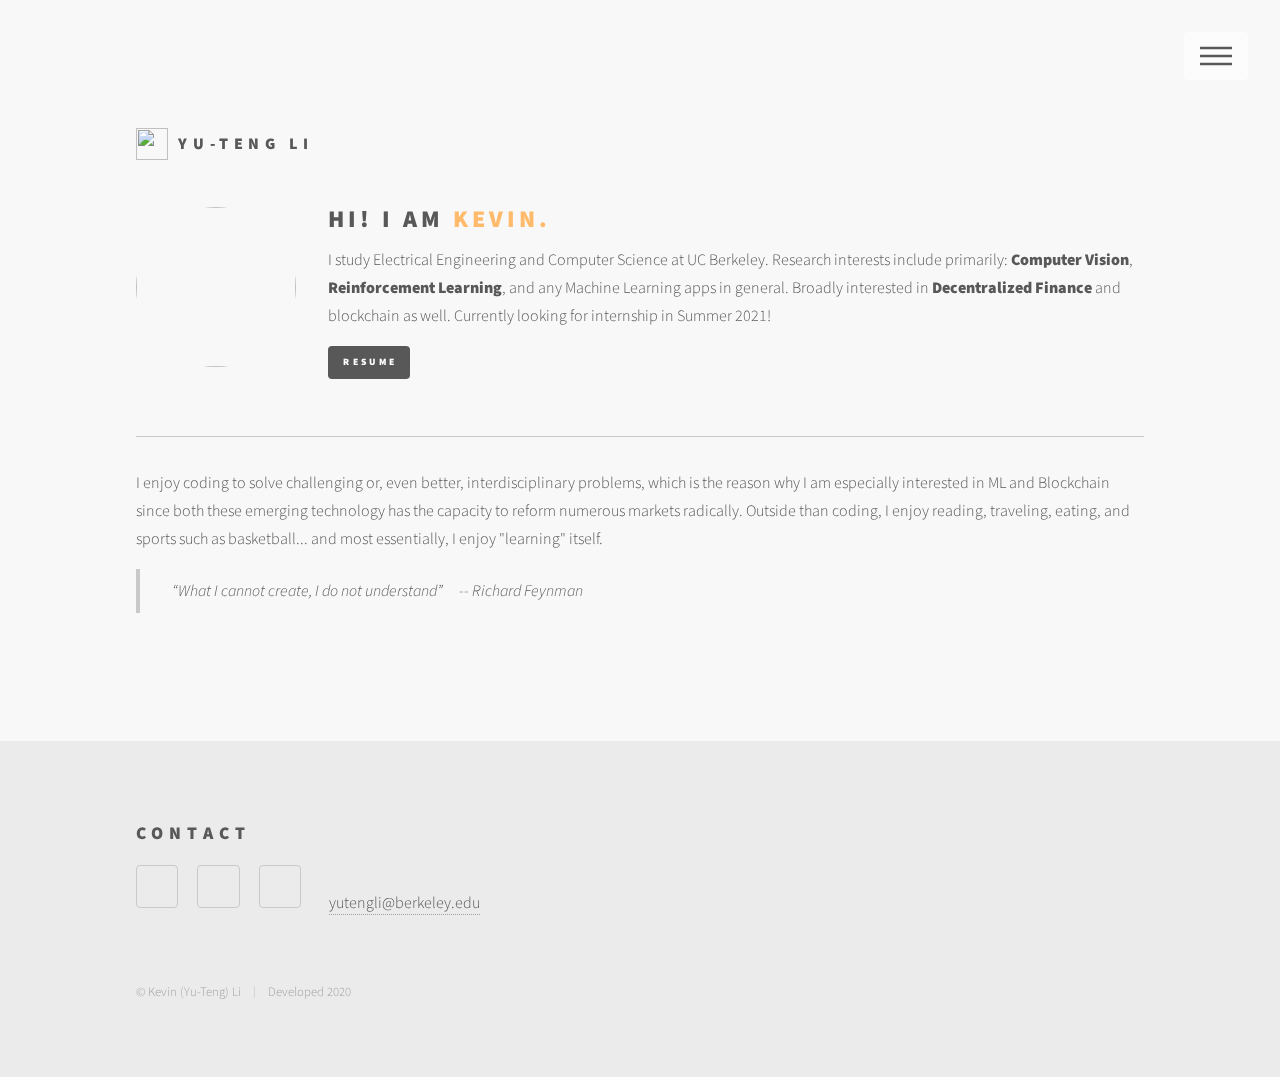
==== commit 6b52da65: "Added V10.2 ML oriented resume." ====
--- a/index.html
+++ b/index.html
@@ -48,10 +48,11 @@
 									<div>
 										<h2 class="my-name">Hi! I am <span class="theme-orange name-change">Kevin</span></h2>
 										<p>
-											I study Electrical Engineering and Computer Science at UC Berkeley. Research and project interests include primarily: <br>
-											<b>Machine Learning</b>, <b>Computer Vision</b>, <b>Software Engineering</b>, and <b>FinTech</b>. Currently looking for internship in Summer 2021!
+											I study Electrical Engineering and Computer Science at UC Berkeley. Research interests include primarily: 
+											<b>Computer Vision</b>, <b>Reinforcement Learning</b>, and any Machine Learning apps in general. Broadly interested in <b>Decentralized Finance</b> and blockchain as well.
+											 Currently looking for internship in Summer 2021!
 											<ul class="actions">
-												<li><a href="https://drive.google.com/file/d/1GWFi-BxzmZwBCJvanXoF6SyFnUfp8eY5/view?usp=sharing"
+												<li><a href="https://drive.google.com/file/d/1_H3MAwf6Kjmi9PXu-wdzkaIjM31Uzfo4/view?usp=sharing"
 													 class="button small primary">Resume</a></li>
 											</ul>
 										</p>
@@ -65,7 +66,7 @@
 										especially interested in ML and Blockchain since both these emerging technology has the capacity to reform numerous
 										markets radically. Outside than coding, I enjoy reading, traveling, eating, and sports such as basketball...
 										and most essentially, I enjoy "learning" itself.</p>
-									<blockquote> Your time is limited, so don't waste it living someone else's life.&emsp; -- <i>Steve Jobs</i></blockquote>
+									<blockquote> “What I cannot create, I do not understand”&emsp;-- <i> Richard Feynman</i></blockquote>
 								</div>
 							</section>
 							<section class="tiles">
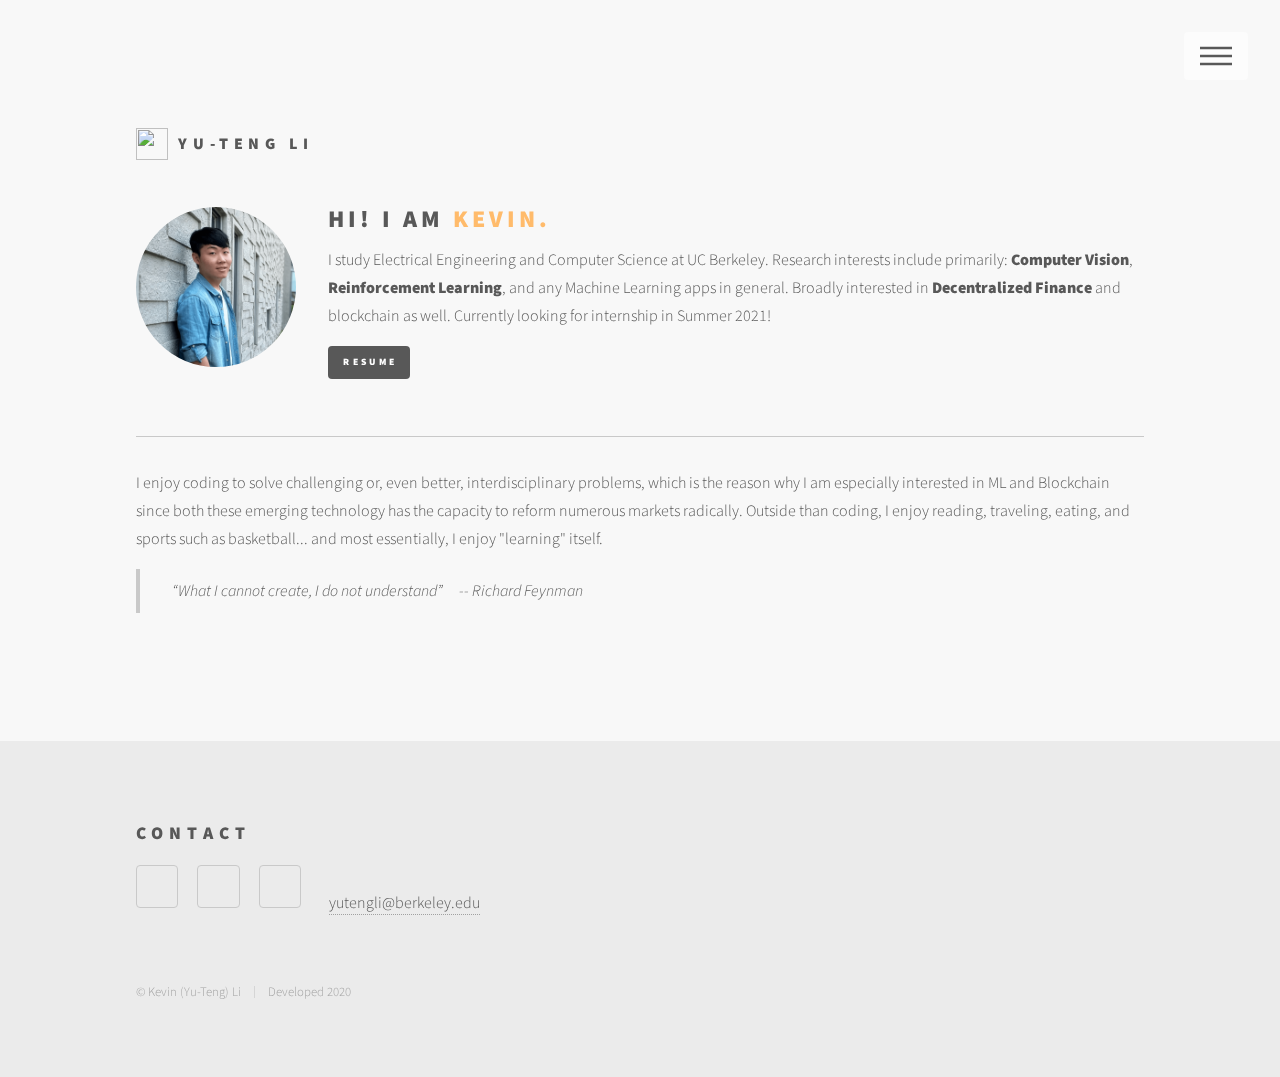
==== commit 4c341044: "Changed profile" ====
--- a/index.html
+++ b/index.html
@@ -44,7 +44,7 @@
 						<div class="inner">
 							<header>
 								<div class="profile-section">
-									<div class="profile-img"><img src="images/profile-crop.png"></div>
+									<div class="profile-img"><img src="images/profile_pic_square_2.png"></div>
 									<div>
 										<h2 class="my-name">Hi! I am <span class="theme-orange name-change">Kevin</span></h2>
 										<p>
@@ -52,7 +52,7 @@
 											<b>Computer Vision</b>, <b>Reinforcement Learning</b>, and any Machine Learning apps in general. Broadly interested in <b>Decentralized Finance</b> and blockchain as well.
 											 Currently looking for internship in Summer 2021!
 											<ul class="actions">
-												<li><a href="https://drive.google.com/file/d/1_H3MAwf6Kjmi9PXu-wdzkaIjM31Uzfo4/view?usp=sharing"
+												<li><a href="https://drive.google.com/file/d/1yxmxceJgXoZ-LoWcBNXynqHEgjVDdOHS/view?usp=sharing"
 													 class="button small primary">Resume</a></li>
 											</ul>
 										</p>
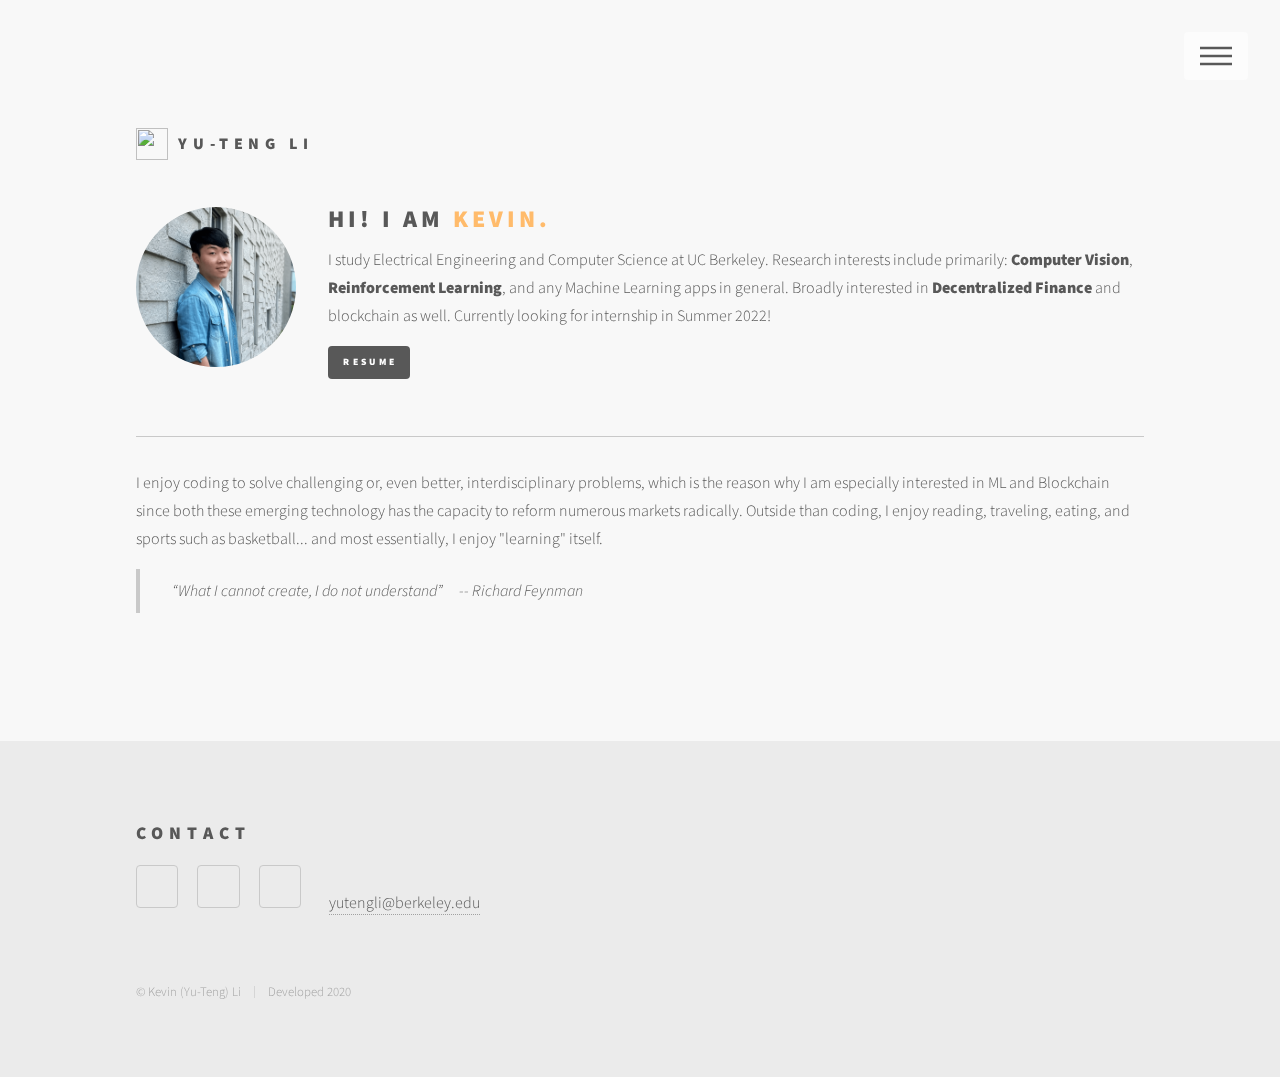
==== commit a1816b07: "Added new resume items: Dell, NTU research." ====
--- a/index.html
+++ b/index.html
@@ -50,7 +50,7 @@
 										<p>
 											I study Electrical Engineering and Computer Science at UC Berkeley. Research interests include primarily: 
 											<b>Computer Vision</b>, <b>Reinforcement Learning</b>, and any Machine Learning apps in general. Broadly interested in <b>Decentralized Finance</b> and blockchain as well.
-											 Currently looking for internship in Summer 2021!
+											 Currently looking for internship in Summer 2022!
 											<ul class="actions">
 												<li><a href="https://drive.google.com/file/d/1yxmxceJgXoZ-LoWcBNXynqHEgjVDdOHS/view?usp=sharing"
 													 class="button small primary">Resume</a></li>
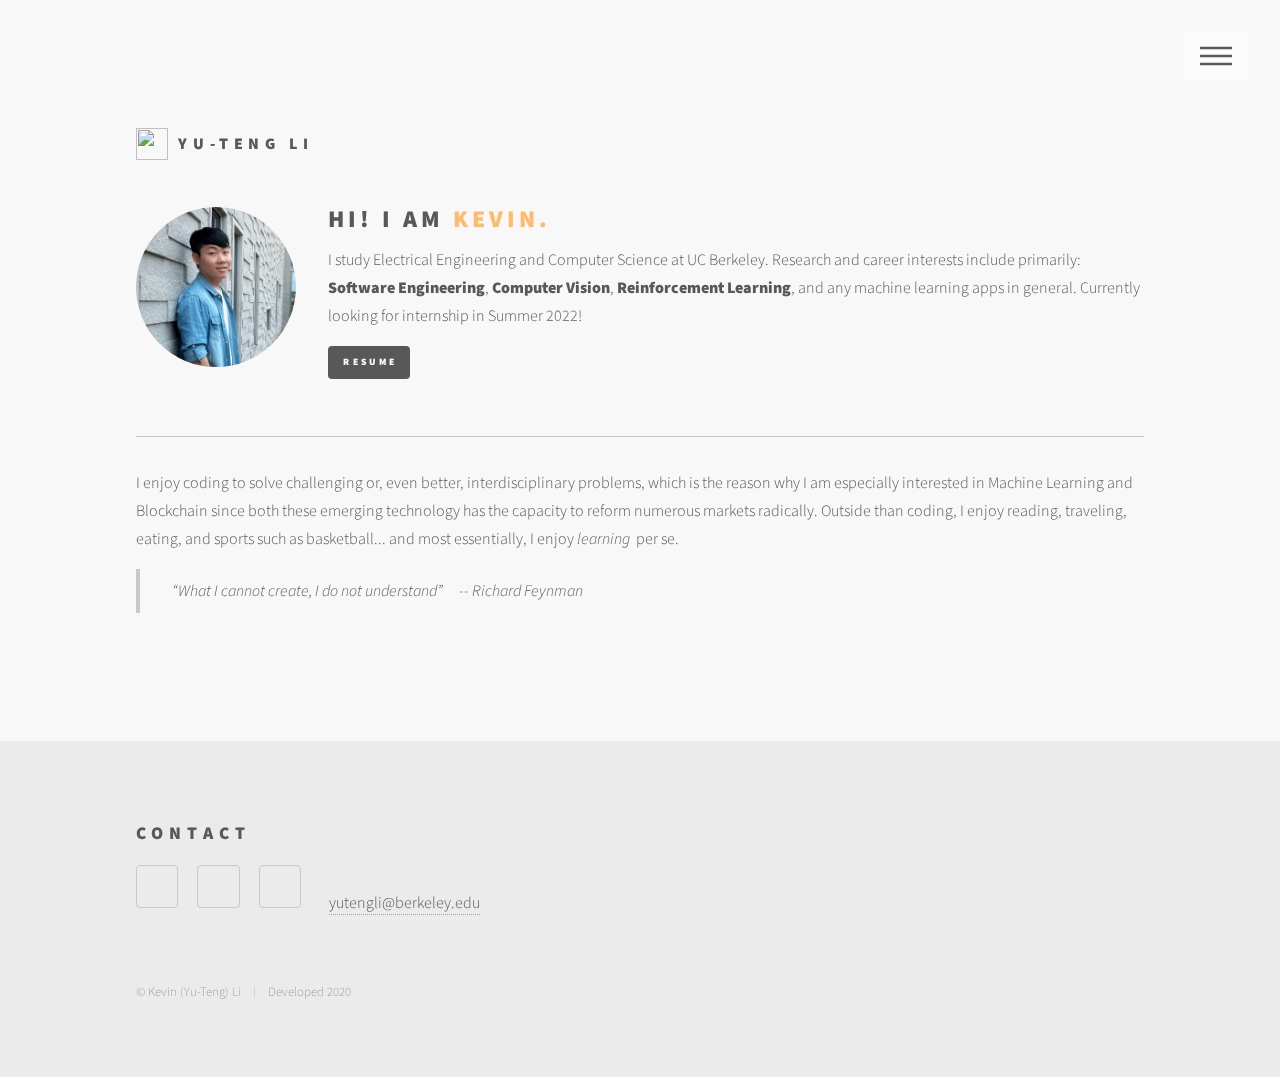
==== commit 25e47eea: "Updated the resume after submitting to Google SWE. Also edited experience + academic page." ====
--- a/index.html
+++ b/index.html
@@ -48,11 +48,10 @@
 									<div>
 										<h2 class="my-name">Hi! I am <span class="theme-orange name-change">Kevin</span></h2>
 										<p>
-											I study Electrical Engineering and Computer Science at UC Berkeley. Research interests include primarily: 
-											<b>Computer Vision</b>, <b>Reinforcement Learning</b>, and any Machine Learning apps in general. Broadly interested in <b>Decentralized Finance</b> and blockchain as well.
-											 Currently looking for internship in Summer 2022!
+											I study Electrical Engineering and Computer Science at UC Berkeley. Research and career interests include primarily: <b>Software Engineering</b>, 
+											<b>Computer Vision</b>, <b>Reinforcement Learning</b>, and any machine learning apps in general. Currently looking for internship in Summer 2022!
 											<ul class="actions">
-												<li><a href="https://drive.google.com/file/d/1yxmxceJgXoZ-LoWcBNXynqHEgjVDdOHS/view?usp=sharing"
+												<li><a href="https://drive.google.com/file/d/1e0HmHaaztItpYMwWGppyXa3wobGYiYeQ/view?usp=sharing"
 													 class="button small primary">Resume</a></li>
 											</ul>
 										</p>
@@ -63,9 +62,9 @@
 								<div class="inner">
 									<hr>
 									<p>I enjoy coding to solve challenging or, even better, interdisciplinary problems, which is the reason why I am 
-										especially interested in ML and Blockchain since both these emerging technology has the capacity to reform numerous
+										especially interested in Machine Learning and Blockchain since both these emerging technology has the capacity to reform numerous
 										markets radically. Outside than coding, I enjoy reading, traveling, eating, and sports such as basketball...
-										and most essentially, I enjoy "learning" itself.</p>
+										and most essentially, I enjoy <i>learning&nbsp;</i> per se.</p>
 									<blockquote> “What I cannot create, I do not understand”&emsp;-- <i> Richard Feynman</i></blockquote>
 								</div>
 							</section>
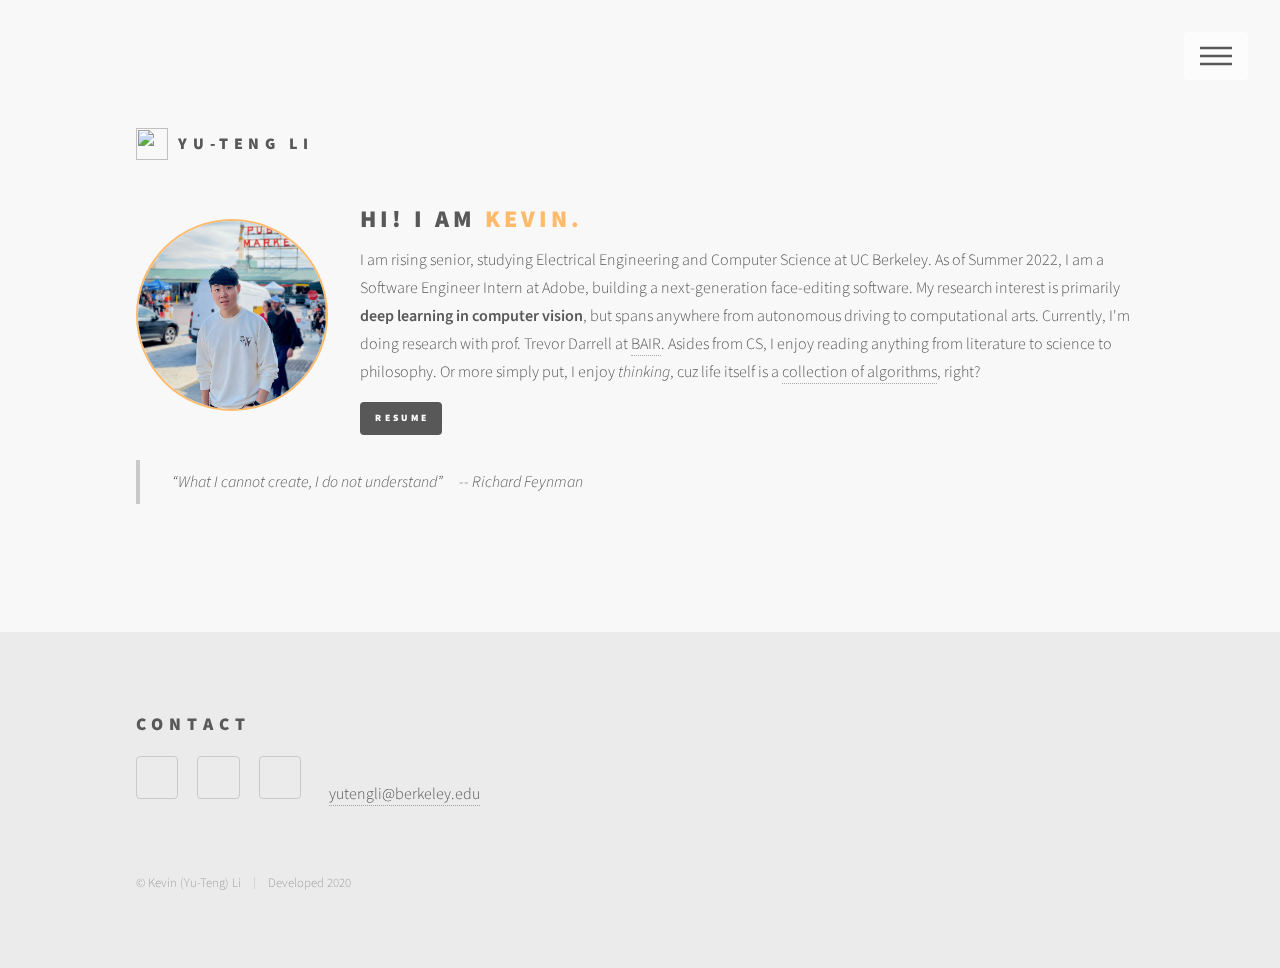
==== commit d4f5e1dd: "update the entire website for changes up until July, 2022." ====
--- a/index.html
+++ b/index.html
@@ -44,12 +44,13 @@
 						<div class="inner">
 							<header>
 								<div class="profile-section">
-									<div class="profile-img"><img src="images/profile_pic_square_2.png"></div>
+									<div class="profile-img"><img src="images/profile_pic_medium.jpg"></div>
 									<div>
 										<h2 class="my-name">Hi! I am <span class="theme-orange name-change">Kevin</span></h2>
 										<p>
-											I study Electrical Engineering and Computer Science at UC Berkeley. Research and career interests include primarily: <b>Software Engineering</b>, 
-											<b>Computer Vision</b>, <b>Reinforcement Learning</b>, and any machine learning apps in general. Currently looking for internship in Summer 2022!
+											I am rising senior, studying Electrical Engineering and Computer Science at UC Berkeley. 
+											As of Summer 2022, I am a Software Engineer Intern at Adobe, building a next-generation face-editing software. My research interest is primarily <span style="font-weight: 600">deep learning in computer vision</span>, but spans anywhere from autonomous driving to computational arts. Currently, I'm doing research with prof. Trevor Darrell at <a href="https://bair.berkeley.edu/">BAIR</a>. Asides from CS, I enjoy reading anything from literature to science to philosophy. Or more simply put, I enjoy <i>thinking</i>, cuz life itself is a <a href="https://www.amazon.com/Algorithms-Live-Computer-Science-Decisions/dp/1250118360" target="_blank">collection of algorithms</a>, right? 
+											
 											<ul class="actions">
 												<li><a href="https://drive.google.com/file/d/1e0HmHaaztItpYMwWGppyXa3wobGYiYeQ/view?usp=sharing"
 													 class="button small primary">Resume</a></li>
@@ -60,11 +61,6 @@
 							</header>
 							<section>
 								<div class="inner">
-									<hr>
-									<p>I enjoy coding to solve challenging or, even better, interdisciplinary problems, which is the reason why I am 
-										especially interested in Machine Learning and Blockchain since both these emerging technology has the capacity to reform numerous
-										markets radically. Outside than coding, I enjoy reading, traveling, eating, and sports such as basketball...
-										and most essentially, I enjoy <i>learning&nbsp;</i> per se.</p>
 									<blockquote> “What I cannot create, I do not understand”&emsp;-- <i> Richard Feynman</i></blockquote>
 								</div>
 							</section>
--- a/assets/css/main.css
+++ b/assets/css/main.css
@@ -35,8 +35,9 @@
 }
 
 .profile-img > img {
-	width: 10rem;
-	height: 10rem;
+	width: 12rem;
+	height: 12rem;
+	border: #ffbb6b 2px solid;
 	border-radius: 50%;
 	margin: 0 2rem 2rem 0;
 }
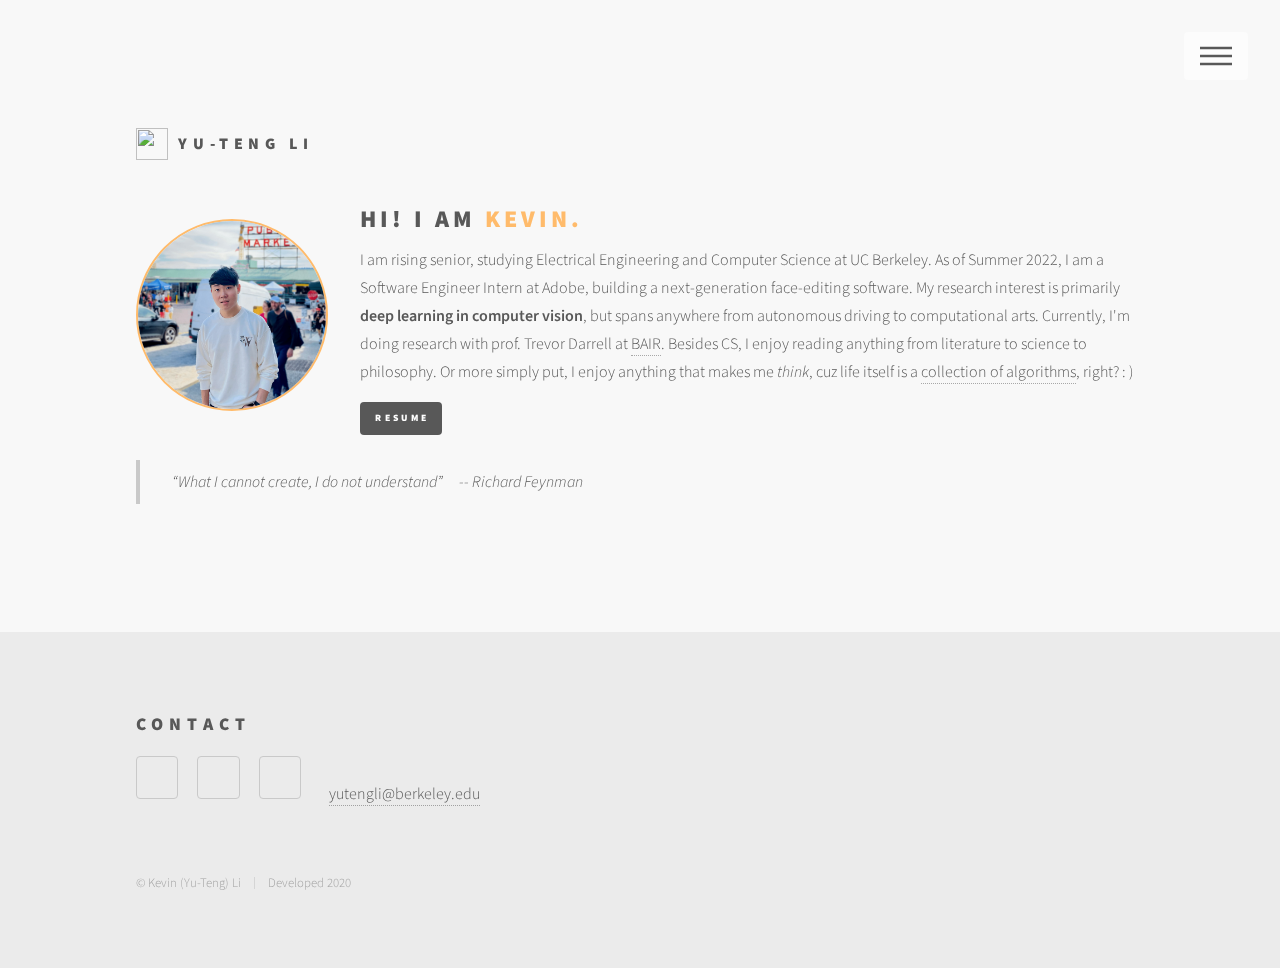
==== commit 3c92a6c5: "moved elements and generic html files to asset/ and added smile symbol in index file." ====
--- a/index.html
+++ b/index.html
@@ -49,7 +49,7 @@
 										<h2 class="my-name">Hi! I am <span class="theme-orange name-change">Kevin</span></h2>
 										<p>
 											I am rising senior, studying Electrical Engineering and Computer Science at UC Berkeley. 
-											As of Summer 2022, I am a Software Engineer Intern at Adobe, building a next-generation face-editing software. My research interest is primarily <span style="font-weight: 600">deep learning in computer vision</span>, but spans anywhere from autonomous driving to computational arts. Currently, I'm doing research with prof. Trevor Darrell at <a href="https://bair.berkeley.edu/">BAIR</a>. Asides from CS, I enjoy reading anything from literature to science to philosophy. Or more simply put, I enjoy <i>thinking</i>, cuz life itself is a <a href="https://www.amazon.com/Algorithms-Live-Computer-Science-Decisions/dp/1250118360" target="_blank">collection of algorithms</a>, right? 
+											As of Summer 2022, I am a Software Engineer Intern at Adobe, building a next-generation face-editing software. My research interest is primarily <span style="font-weight: 600">deep learning in computer vision</span>, but spans anywhere from autonomous driving to computational arts. Currently, I'm doing research with prof. Trevor Darrell at <a href="https://bair.berkeley.edu/">BAIR</a>. Besides CS, I enjoy reading anything from literature to science to philosophy. Or more simply put, I enjoy anything that makes me <i>think</i>, cuz life itself is a <a href="https://www.amazon.com/Algorithms-Live-Computer-Science-Decisions/dp/1250118360" target="_blank">collection of algorithms</a>, right? : )
 											
 											<ul class="actions">
 												<li><a href="https://drive.google.com/file/d/1e0HmHaaztItpYMwWGppyXa3wobGYiYeQ/view?usp=sharing"
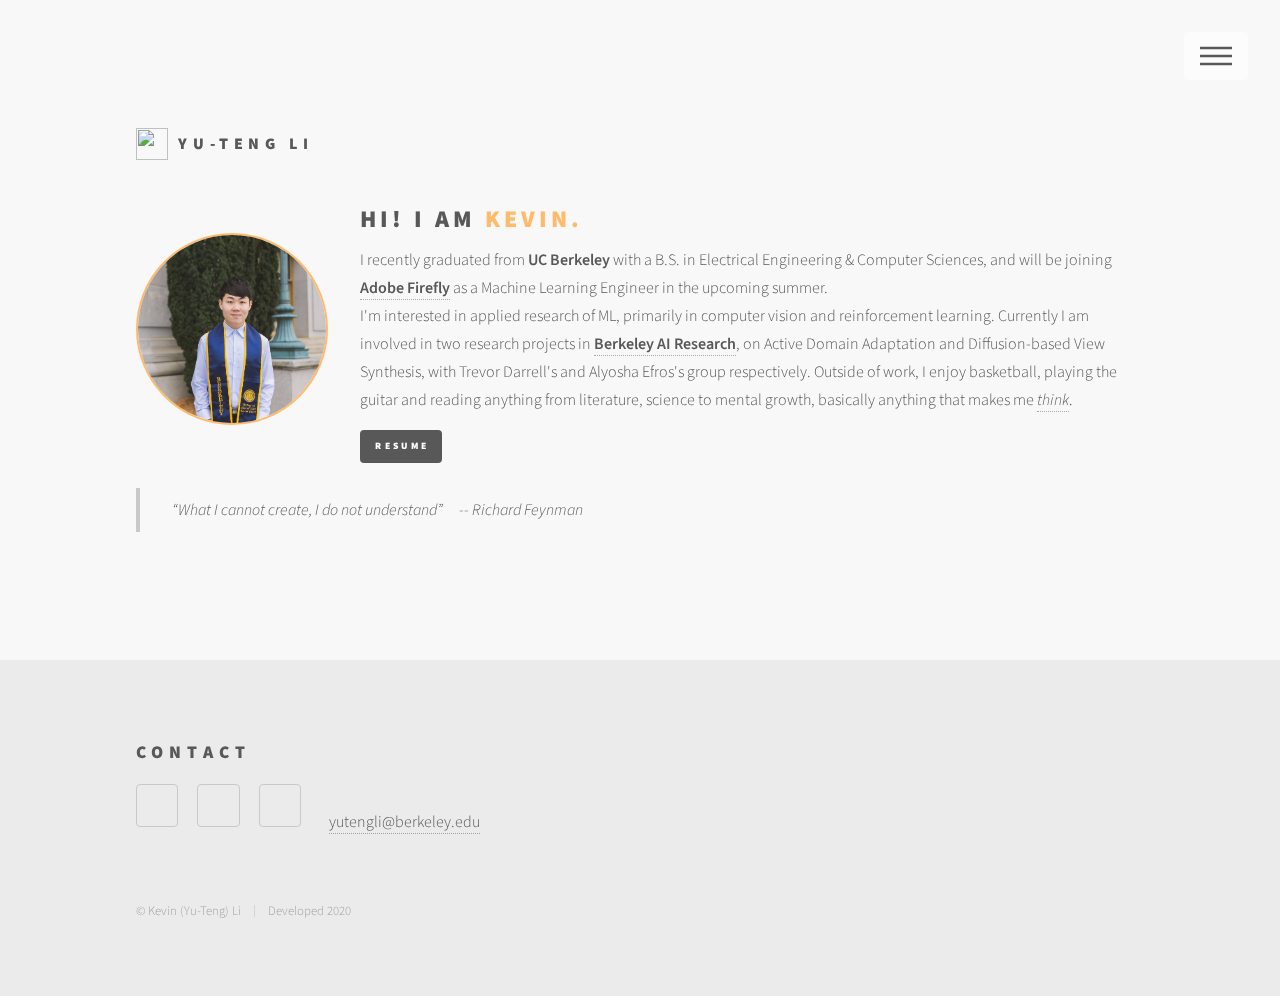
==== commit fef93fae: "updated personal website. 70% done." ====
--- a/index.html
+++ b/index.html
@@ -44,16 +44,20 @@
 						<div class="inner">
 							<header>
 								<div class="profile-section">
-									<div class="profile-img"><img src="images/profile_pic_medium.jpg"></div>
+									<div class="profile-img"><img src="images/profile_pic_grad.jpg"></div>
 									<div>
 										<h2 class="my-name">Hi! I am <span class="theme-orange name-change">Kevin</span></h2>
 										<p>
-											I am rising senior, studying Electrical Engineering and Computer Science at UC Berkeley. 
-											As of Summer 2022, I am a Software Engineer Intern at Adobe, building a next-generation face-editing software. My research interest is primarily <span style="font-weight: 600">deep learning in computer vision</span>, but spans anywhere from autonomous driving to computational arts. Currently, I'm doing research with prof. Trevor Darrell at <a href="https://bair.berkeley.edu/">BAIR</a>. Besides CS, I enjoy reading anything from literature to science to philosophy. Or more simply put, I enjoy anything that makes me <i>think</i>, cuz life itself is a <a href="https://www.amazon.com/Algorithms-Live-Computer-Science-Decisions/dp/1250118360" target="_blank">collection of algorithms</a>, right? : )
+											
+											I recently graduated from <span style="font-weight: 600;">UC Berkeley</span> with a B.S. in Electrical Engineering & Computer Sciences, and will be joining  <span style="font-weight: 600;"><a href="https://www.adobe.com/sensei/generative-ai/firefly.html">Adobe Firefly</a></span> as a Machine Learning Engineer in the upcoming summer. <br> I'm interested in 
+											applied research of ML, primarily in computer vision and reinforcement learning. Currently I am involved in two research projects in <span style="font-weight: 600;"><a href="https://bair.berkeley.edu/">Berkeley AI Research</a></span>, on Active Domain Adaptation and Diffusion-based View Synthesis, with Trevor Darrell's and Alyosha Efros's group respectively. 
+											
+											Outside of work, I enjoy basketball, playing the guitar and reading anything from literature, science to mental growth, basically anything that makes me <i><a href="https://www.amazon.com/Algorithms-Live-Computer-Science-Decisions/dp/1250118360" target="_blank">think</i></a>.
 											
 											<ul class="actions">
 												<li><a href="https://drive.google.com/file/d/1e0HmHaaztItpYMwWGppyXa3wobGYiYeQ/view?usp=sharing"
-													 class="button small primary">Resume</a></li>
+													target="_blank"
+													class="button small primary">Resume</a></li>
 											</ul>
 										</p>
 									</div>
@@ -72,7 +76,7 @@
 									<a href="./subpages/experience.html">
 										<h2>Experience</h2>
 										<div class="content">
-											<p>Work Experience and Community</p>
+											<p>Industry, Research, Community</p>
 										</div>
 									</a>
 								</article>
@@ -83,7 +87,7 @@
 									<a href="subpages/projects.html">
 										<h2>Projects</h2>
 										<div class="content">
-											<p>Projects with self-directed learnings</p>
+											<p>Hacking for fun!</p>
 										</div>
 									</a>
 								</article>
@@ -94,7 +98,7 @@
 									<a href="./subpages/academics.html">
 										<h2>Academics</h2>
 										<div class="content">
-											<p>Coursework and Recognitions at School</p>
+											<p>Coursework, Recognitions, Teaching</p>
 										</div>
 									</a>
 								</article>
--- a/assets/css/new.css
+++ b/assets/css/new.css
@@ -35,23 +35,29 @@
     filter: opacity(.7);
 }
 .design-banner {
-    margin-bottom: 8rem;
+    margin-bottom: 6rem;
 }
 .work-firm {
     color: rgba(43,115,193, 1);
     font-weight: 600;
-    font-size: 1.2rem;
+    font-size: 1.3rem;
     letter-spacing: .1rem;
 }
 .work-title {
-    font-style: italic;
-    font-weight: 400;
+    /* font-style: italic; */
+    font-weight: 600;
     font-size: 1.2rem;
     letter-spacing: .1rem;
 }
 .work-sub {
     font-weight: 300;
     font-size: 1.1rem;
+}
+.project-title {
+    font-weight: 600;
+    text-transform: uppercase;
+    font-size: 1.2rem;
+    letter-spacing: .06rem;
 }
 
 /* slide-in effect */
